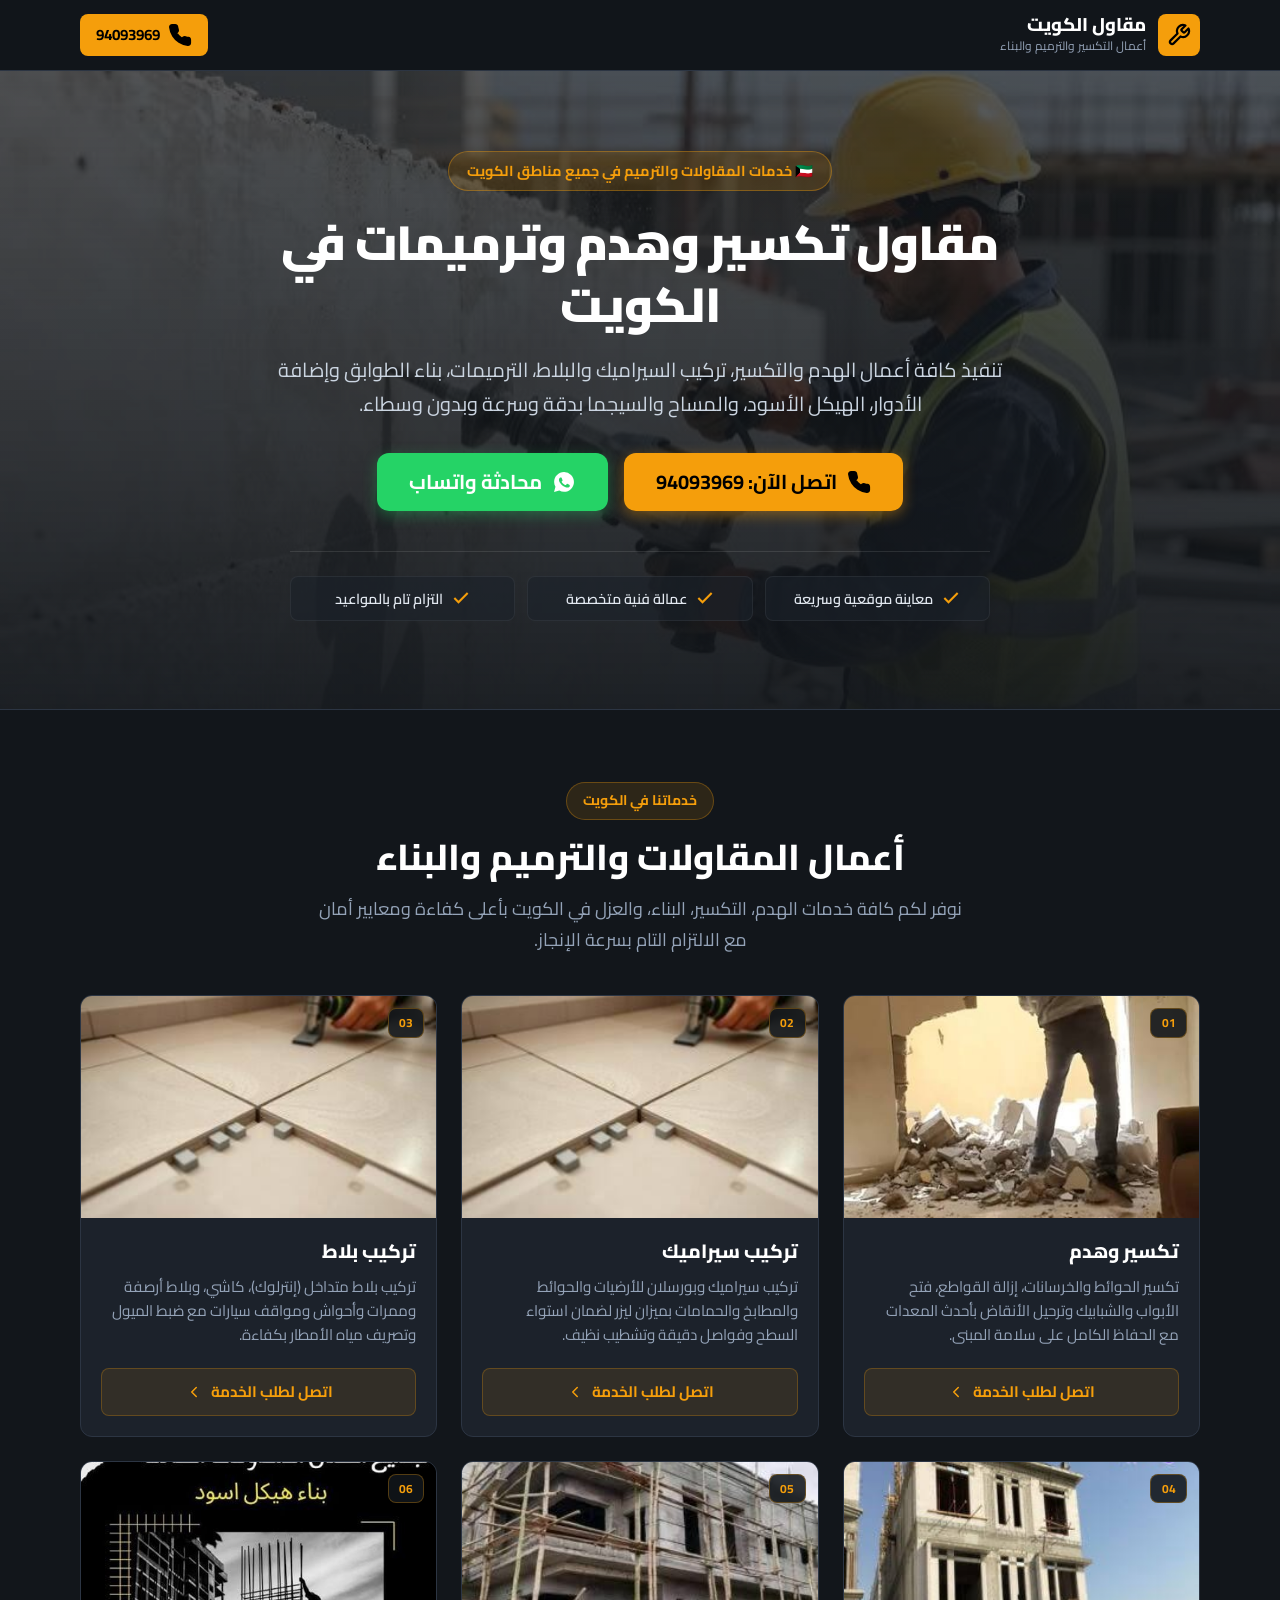
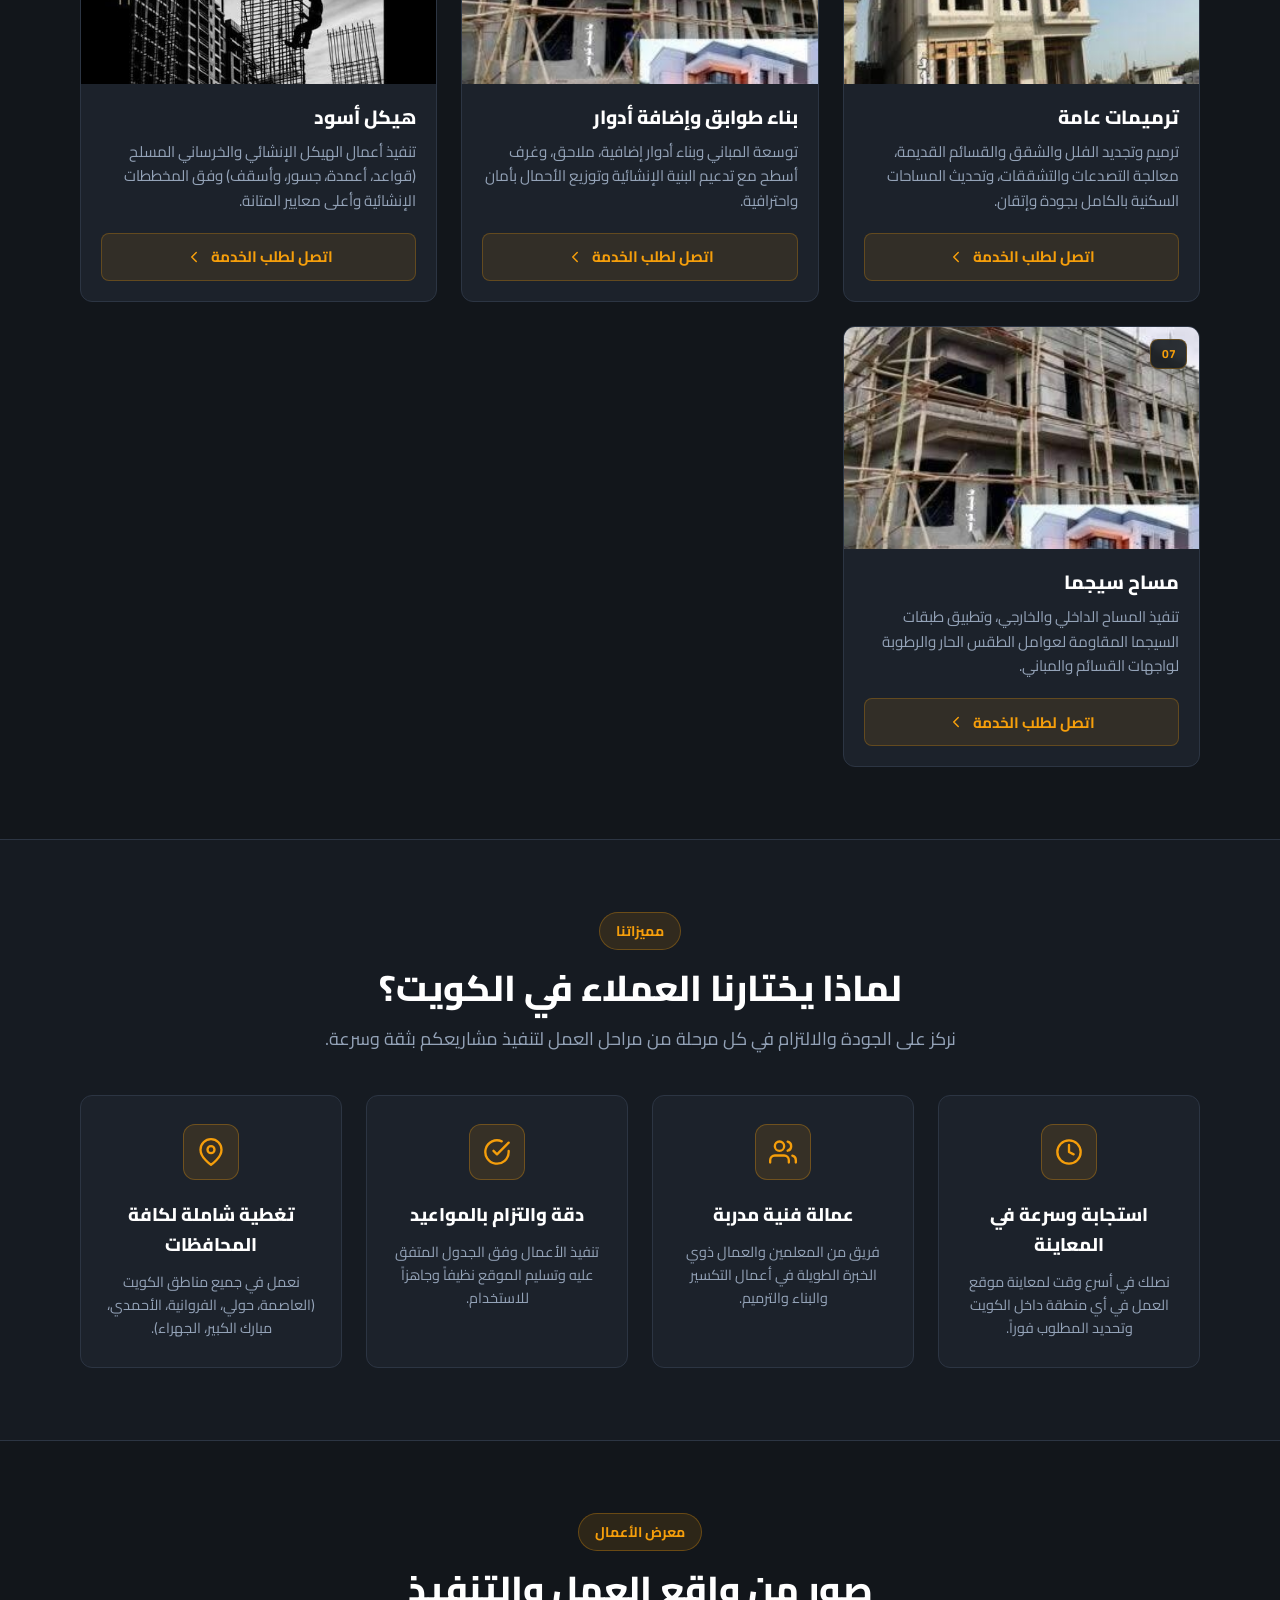
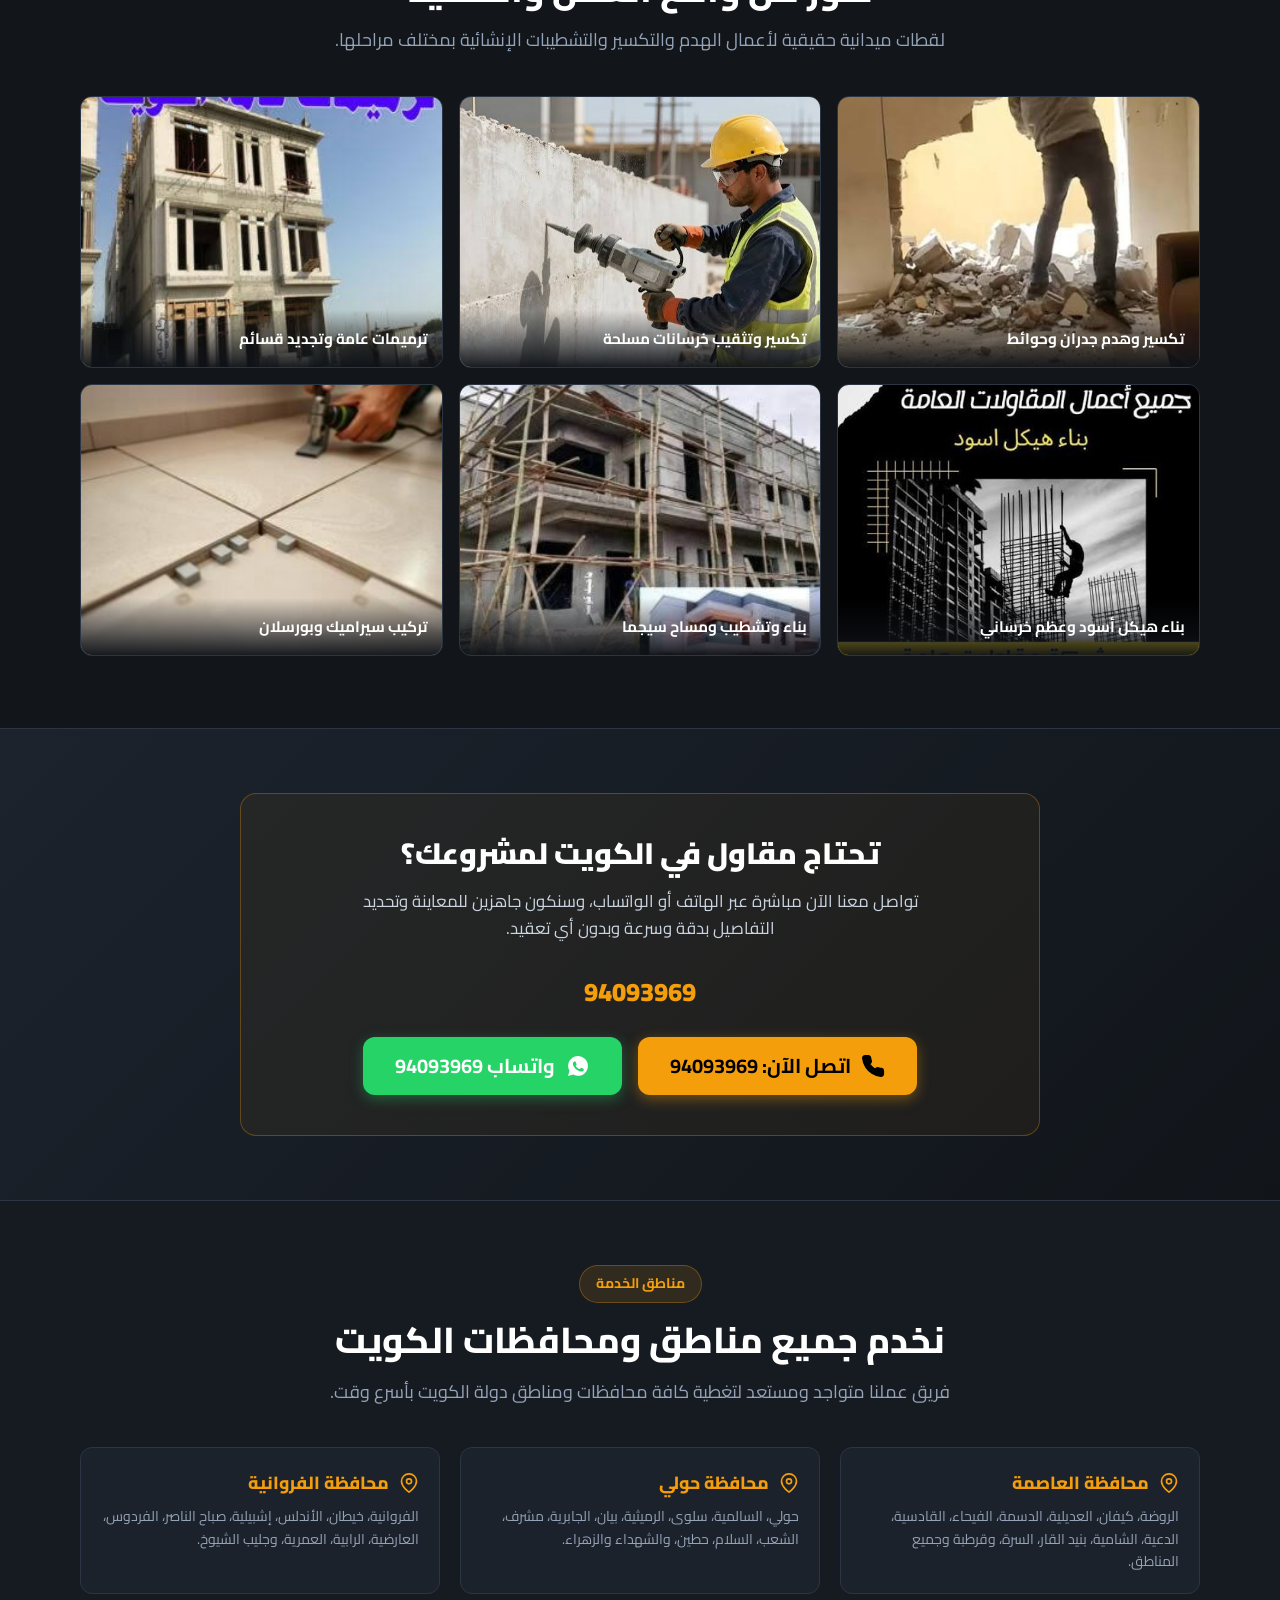
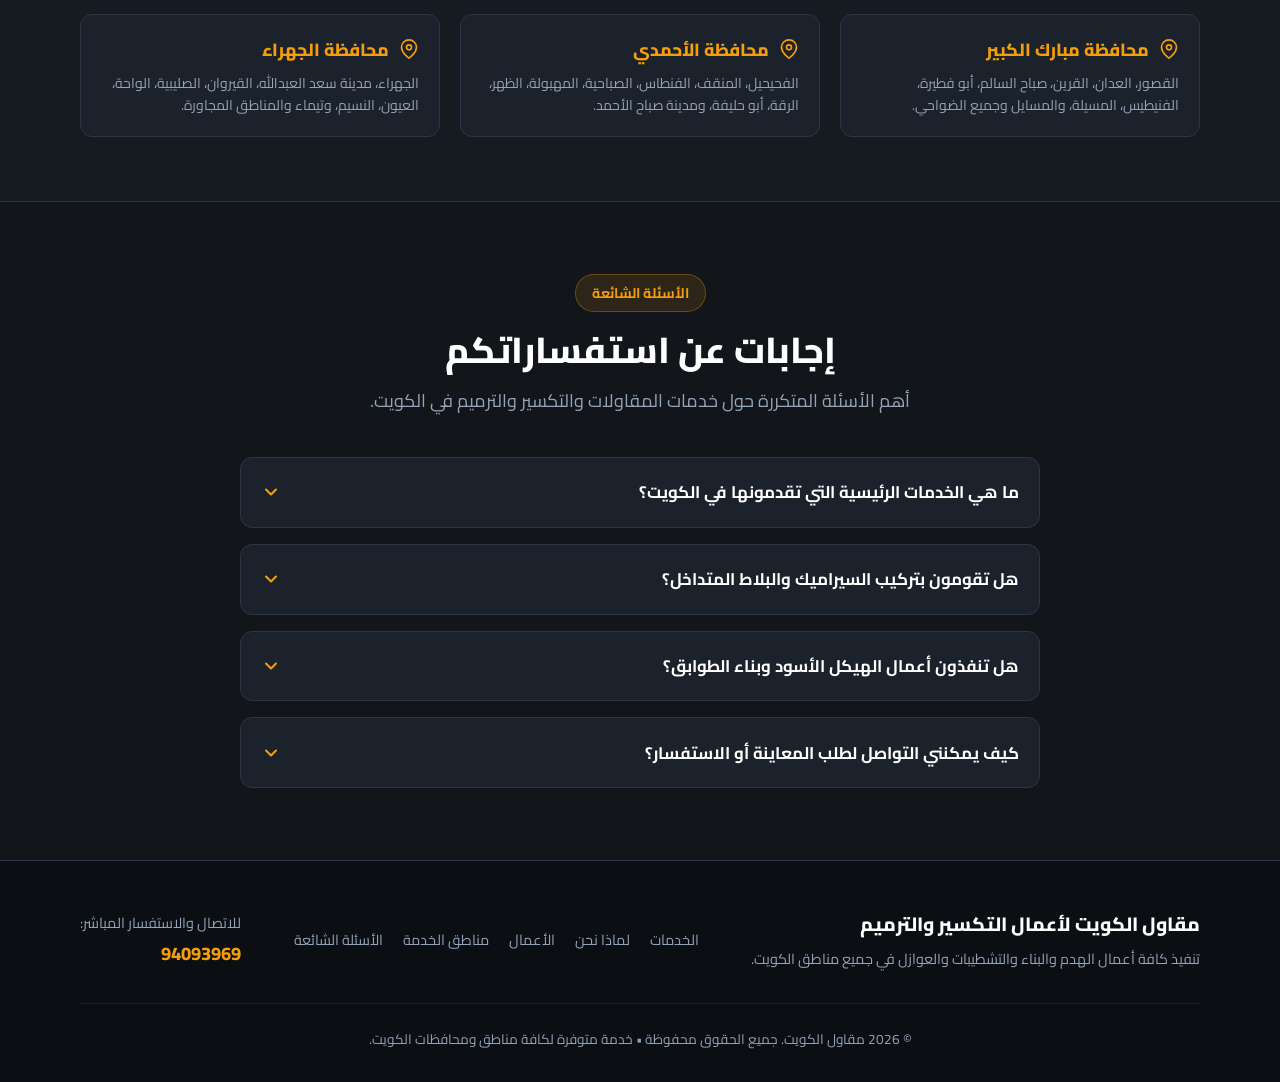
==== index.html @ e016c24e "first commit" ====
<!DOCTYPE html>
<html lang="ar" dir="rtl">
<head>
  <meta charset="UTF-8">
  <meta name="viewport" content="width=device-width, initial-scale=1.0">
  <title>مقاول تكسير وهدم وترميمات في الكويت | اتصل 94093969</title>
  
  <!-- SEO Meta Tags -->
  <meta name="description" content="مقاول معتمد في الكويت لأعمال التكسير والهدم، تركيب سيراميك وبلاط، ترميمات عامة، بناء طوابق، هيكل أسود، ومساح سيجما. اتصل الآن 94093969.">
  <meta name="keywords" content="مقاول تكسير الكويت, مقاول هدم الكويت, تركيب سيراميك الكويت, تركيب بلاط الكويت, ترميمات الكويت, بناء طوابق الكويت, إضافة أدوار الكويت, هيكل أسود الكويت, مساح سيجما الكويت">
  <meta name="author" content="مقاول الكويت">
  <meta name="robots" content="index, follow">
  
  <!-- Canonical URL (Replace with your actual domain when published) -->
  <link rel="canonical" href="https://moqawel-kuwait.com/">

  <!-- Open Graph / Facebook / WhatsApp -->
  <meta property="og:type" content="website">
  <meta property="og:locale" content="ar_KW">
  <meta property="og:title" content="مقاول تكسير وهدم وترميمات في الكويت | اتصل 94093969">
  <meta property="og:description" content="تنفيذ كافة أعمال المقاولات والترميم والتكسير وبناء الطوابق وتركيب السيراميك في جميع مناطق الكويت. اتصل الآن للمعاينة الفورية.">
  <meta property="og:url" content="https://moqawel-kuwait.com/">
  <meta property="og:image" content="assets/images/hero-construction.jpg">

  <!-- Twitter Cards -->
  <meta name="twitter:card" content="summary_large_image">
  <meta name="twitter:title" content="مقاول تكسير وهدم وترميمات في الكويت | اتصل 94093969">
  <meta name="twitter:description" content="أعمال التكسير، الهدم، السيراميك، الترميم، الهيكل الأسود، وبناء الطابوق والعازل في الكويت.">
  <meta name="twitter:image" content="assets/images/hero-construction.jpg">

  <!-- Theme Color -->
  <meta name="theme-color" content="#12161b">

  <!-- Google Fonts Preconnect & Font (Cairo) -->
  <link rel="preconnect" href="https://fonts.googleapis.com">
  <link rel="preconnect" href="https://fonts.gstatic.com" crossorigin>
  <link href="https://fonts.googleapis.com/css2?family=Cairo:wght@400;600;700;800;900&display=swap" rel="stylesheet">

  <!-- Stylesheet -->
  <link rel="stylesheet" href="css/style.css">

  <!-- Schema.org JSON-LD Structured Data for LocalBusiness / GeneralContractor -->
  <script type="application/ld+json">
  {
    "@context": "https://schema.org",
    "@type": "GeneralContractor",
    "name": "مقاول تكسير وهدم وترميمات الكويت",
    "image": "assets/images/hero-construction.jpg",
    "telephone": "+96594093969",
    "url": "https://moqawel-kuwait.com/",
    "priceRange": "$$",
    "address": {
      "@type": "PostalAddress",
      "addressCountry": "KW",
      "addressRegion": "Kuwait"
    },
    "geo": {
      "@type": "GeoCoordinates",
      "latitude": 29.3759,
      "longitude": 47.9774
    },
    "areaServed": [
      { "@type": "AdministrativeArea", "name": "محافظة العاصمة" },
      { "@type": "AdministrativeArea", "name": "محافظة حولي" },
      { "@type": "AdministrativeArea", "name": "محافظة الفروانية" },
      { "@type": "AdministrativeArea", "name": "محافظة الأحمدي" },
      { "@type": "AdministrativeArea", "name": "محافظة مبارك الكبير" },
      { "@type": "AdministrativeArea", "name": "محافظة الجهراء" }
    ],
    "openingHoursSpecification": [
      {
        "@type": "OpeningHoursSpecification",
        "dayOfWeek": [
          "Monday",
          "Tuesday",
          "Wednesday",
          "Thursday",
          "Friday",
          "Saturday",
          "Sunday"
        ],
        "opens": "07:00",
        "closes": "22:00"
      }
    ],
    "hasOfferCatalog": {
      "@type": "OfferCatalog",
      "name": "خدمات المقاولات في الكويت",
      "itemListElement": [
        { "@type": "Offer", "itemOffered": { "@type": "Service", "name": "تكسير وهدم" } },
        { "@type": "Offer", "itemOffered": { "@type": "Service", "name": "تركيب سيراميك" } },
        { "@type": "Offer", "itemOffered": { "@type": "Service", "name": "تركيب بلاط" } },
        { "@type": "Offer", "itemOffered": { "@type": "Service", "name": "ترميمات عامة" } },
        { "@type": "Offer", "itemOffered": { "@type": "Service", "name": "بناء طوابق وإضافة أدوار" } },
        { "@type": "Offer", "itemOffered": { "@type": "Service", "name": "هيكل أسود" } },
        { "@type": "Offer", "itemOffered": { "@type": "Service", "name": "مساح سيجما" } }
      ]
    }
  }
  </script>

  <!-- Google tag (gtag.js) -->
  <script async src="https://www.googletagmanager.com/gtag/js?id=AW-18406219764"></script>
  <script>
    window.dataLayer = window.dataLayer || [];
    function gtag(){dataLayer.push(arguments);}
    gtag('js', new Date());

    gtag('config', 'AW-18406219764');
  </script>
</head>
<body>

  <!-- ==================== 1. Header ==================== -->
  <header class="site-header" role="banner">
    <div class="container header-wrapper">
      <a href="#hero" class="brand" aria-label="الصفحة الرئيسية - مقاول الكويت">
        <div class="brand-icon" aria-hidden="true">
          <svg width="24" height="24" viewBox="0 0 24 24" fill="none" stroke="currentColor" stroke-width="2.2" stroke-linecap="round" stroke-linejoin="round">
            <path d="M14.7 6.3a1 1 0 0 0 0 1.4l1.6 1.6a1 1 0 0 0 1.4 0l3.77-3.77a6 6 0 0 1-7.94 7.94l-6.91 6.91a2.12 2.12 0 0 1-3-3l6.91-6.91a6 6 0 0 1 7.94-7.94l-3.76 3.76z"></path>
          </svg>
        </div>
        <div class="brand-text">
          <h1>مقاول الكويت</h1>
          <span>أعمال التكسير والترميم والبناء</span>
        </div>
      </a>

      <div class="header-actions">
        <a href="tel:94093969" class="header-phone-btn" aria-label="اتصل الآن على رقم 94093969">
          <svg class="btn-icon" viewBox="0 0 24 24" fill="none" stroke="currentColor" stroke-width="2.2" stroke-linecap="round" stroke-linejoin="round" aria-hidden="true">
            <path d="M22 16.92v3a2 2 0 0 1-2.18 2 19.79 19.79 0 0 1-8.63-3.07 19.5 19.5 0 0 1-6-6 19.79 19.79 0 0 1-3.07-8.67A2 2 0 0 1 4.11 2h3a2 2 0 0 1 2 1.72 12.84 12.84 0 0 0 .7 2.81 2 2 0 0 1-.45 2.11L8.09 9.91a16 16 0 0 0 6 6l1.27-1.27a2 2 0 0 1 2.11-.45 12.84 12.84 0 0 0 2.81.7A2 2 0 0 1 22 16.92z"></path>
          </svg>
          <span>94093969</span>
        </a>
      </div>
    </div>
  </header>

  <main id="main-content">
    <!-- ==================== 2. Hero Section ==================== -->
    <section id="hero" class="hero-section">
      <div class="container hero-content">
        <div class="hero-badge">
          <span>🇰🇼 خدمات المقاولات والترميم في جميع مناطق الكويت</span>
        </div>

        <h1 class="hero-title">مقاول تكسير وهدم وترميمات في الكويت</h1>

        <p class="hero-subtitle">
          تنفيذ كافة أعمال الهدم والتكسير، تركيب السيراميك والبلاط، الترميمات، بناء الطوابق وإضافة الأدوار، الهيكل الأسود، والمساح والسيجما بدقة وسرعة وبدون وسطاء.
        </p>

        <div class="hero-cta-box">
          <a href="tel:94093969" class="btn btn-primary btn-large" aria-label="اتصل الآن بالهاتف على 94093969">
            <svg class="btn-icon" viewBox="0 0 24 24" fill="none" stroke="currentColor" stroke-width="2.2" stroke-linecap="round" stroke-linejoin="round" aria-hidden="true">
              <path d="M22 16.92v3a2 2 0 0 1-2.18 2 19.79 19.79 0 0 1-8.63-3.07 19.5 19.5 0 0 1-6-6 19.79 19.79 0 0 1-3.07-8.67A2 2 0 0 1 4.11 2h3a2 2 0 0 1 2 1.72 12.84 12.84 0 0 0 .7 2.81 2 2 0 0 1-.45 2.11L8.09 9.91a16 16 0 0 0 6 6l1.27-1.27a2 2 0 0 1 2.11-.45 12.84 12.84 0 0 0 2.81.7A2 2 0 0 1 22 16.92z"></path>
            </svg>
            <span>اتصل الآن: 94093969</span>
          </a>

          <a href="https://wa.me/96594093969" class="btn btn-whatsapp btn-large" target="_blank" rel="noopener noreferrer" aria-label="تواصل معنا عبر واتساب على 94093969">
            <svg class="btn-icon" viewBox="0 0 24 24" fill="currentColor" aria-hidden="true">
              <path d="M12.04 2c-5.46 0-9.91 4.45-9.91 9.91 0 1.75.46 3.45 1.32 4.95L2.05 22l5.25-1.38c1.45.79 3.08 1.21 4.74 1.21 5.46 0 9.91-4.45 9.91-9.91 0-2.65-1.03-5.14-2.9-7.01A9.82 9.82 0 0 0 12.04 2zm5.8 14.15c-.24.67-1.39 1.29-1.92 1.37-.51.08-1.17.11-3.37-.8-2.67-1.11-4.39-3.83-4.52-4.01-.13-.18-1.08-1.44-1.08-2.74s.68-1.94.92-2.2c.24-.26.53-.33.7-.33.18 0 .36 0 .52.01.17.01.4.06.6.53.22.5.76 1.85.83 1.99.07.13.11.29.02.47-.09.18-.13.29-.27.45-.13.16-.29.36-.41.48-.13.13-.27.28-.12.54.16.26.69 1.14 1.48 1.85 1.02.91 1.88 1.19 2.14 1.33.27.13.42.11.58-.07.16-.18.68-.79.86-1.06.18-.26.36-.22.61-.13.24.09 1.55.73 1.81.86.27.13.45.2.51.31.07.11.07.65-.17 1.32z"/>
            </svg>
            <span>محادثة واتساب</span>
          </a>
        </div>

        <div class="hero-features">
          <div class="hero-feature-item">
            <svg width="20" height="20" viewBox="0 0 24 24" fill="none" stroke="currentColor" stroke-width="2.5">
              <polyline points="20 6 9 17 4 12"></polyline>
            </svg>
            <span>معاينة موقعية وسريعة</span>
          </div>
          <div class="hero-feature-item">
            <svg width="20" height="20" viewBox="0 0 24 24" fill="none" stroke="currentColor" stroke-width="2.5">
              <polyline points="20 6 9 17 4 12"></polyline>
            </svg>
            <span>عمالة فنية متخصصة</span>
          </div>
          <div class="hero-feature-item">
            <svg width="20" height="20" viewBox="0 0 24 24" fill="none" stroke="currentColor" stroke-width="2.5">
              <polyline points="20 6 9 17 4 12"></polyline>
            </svg>
            <span>التزام تام بالمواعيد</span>
          </div>
        </div>
      </div>
    </section>

    <!-- ==================== 3. Services Section ==================== -->
    <section id="services" class="services-section">
      <div class="container">
        <div class="text-center">
          <span class="section-tag">خدماتنا في الكويت</span>
          <h2 class="section-title">أعمال المقاولات والترميم والبناء</h2>
          <p class="section-desc">
            نوفر لكم كافة خدمات الهدم، التكسير، البناء، والعزل في الكويت بأعلى كفاءة ومعايير أمان مع الالتزام التام بسرعة الإنجاز.
          </p>
        </div>

        <div class="services-grid">
          <!-- Service 1 -->
          <article class="service-card">
            <div class="service-img-wrap">
              <img src="assets/images/user-demolition-wall.jpg" alt="أعمال تكسير وهدم جدران وخرسانات في الكويت" width="400" height="250" loading="lazy">
              <span class="service-badge">01</span>
            </div>
            <div class="service-body">
              <h3 class="service-title">تكسير وهدم</h3>
              <p class="service-desc">
                تكسير الحوائط والخرسانات، إزالة القواطع، فتح الأبواب والشبابيك وترحيل الأنقاض بأحدث المعدات مع الحفاظ الكامل على سلامة المبنى.
              </p>
              <a href="tel:94093969" class="service-btn" aria-label="اتصل لطلب خدمة تكسير وهدم">
                <span>اتصل لطلب الخدمة</span>
                <svg width="18" height="18" viewBox="0 0 24 24" fill="none" stroke="currentColor" stroke-width="2" stroke-linecap="round" stroke-linejoin="round" aria-hidden="true"><polyline points="15 18 9 12 15 6"></polyline></svg>
              </a>
            </div>
          </article>

          <!-- Service 2 -->
          <article class="service-card">
            <div class="service-img-wrap">
              <img src="assets/images/user-ceramic.jpg" alt="تركيب سيراميك وبورسلان في الكويت" width="400" height="250" loading="lazy">
              <span class="service-badge">02</span>
            </div>
            <div class="service-body">
              <h3 class="service-title">تركيب سيراميك</h3>
              <p class="service-desc">
                تركيب سيراميك وبورسلان للأرضيات والحوائط والمطابخ والحمامات بميزان ليزر لضمان استواء السطح وفواصل دقيقة وتشطيب نظيف.
              </p>
              <a href="tel:94093969" class="service-btn" aria-label="اتصل لطلب خدمة تركيب سيراميك">
                <span>اتصل لطلب الخدمة</span>
                <svg width="18" height="18" viewBox="0 0 24 24" fill="none" stroke="currentColor" stroke-width="2" stroke-linecap="round" stroke-linejoin="round" aria-hidden="true"><polyline points="15 18 9 12 15 6"></polyline></svg>
              </a>
            </div>
          </article>

          <!-- Service 3 -->
          <article class="service-card">
            <div class="service-img-wrap">
              <img src="assets/images/user-ceramic.jpg" alt="تركيب بلاط متداخل وكاشي وأحواش في الكويت" width="400" height="250" loading="lazy">
              <span class="service-badge">03</span>
            </div>
            <div class="service-body">
              <h3 class="service-title">تركيب بلاط</h3>
              <p class="service-desc">
                تركيب بلاط متداخل (إنترلوك)، كاشي، وبلاط أرصفة وممرات وأحواش ومواقف سيارات مع ضبط الميول وتصريف مياه الأمطار بكفاءة.
              </p>
              <a href="tel:94093969" class="service-btn" aria-label="اتصل لطلب خدمة تركيب بلاط">
                <span>اتصل لطلب الخدمة</span>
                <svg width="18" height="18" viewBox="0 0 24 24" fill="none" stroke="currentColor" stroke-width="2" stroke-linecap="round" stroke-linejoin="round" aria-hidden="true"><polyline points="15 18 9 12 15 6"></polyline></svg>
              </a>
            </div>
          </article>

          <!-- Service 4 -->
          <article class="service-card">
            <div class="service-img-wrap">
              <img src="assets/images/user-renovation-building.jpg" alt="أعمال ترميم وتجديد منازل وقسائم في الكويت" width="400" height="250" loading="lazy">
              <span class="service-badge">04</span>
            </div>
            <div class="service-body">
              <h3 class="service-title">ترميمات عامة</h3>
              <p class="service-desc">
                ترميم وتجديد الفلل والشقق والقسائم القديمة، معالجة التصدعات والتشققات، وتحديث المساحات السكنية بالكامل بجودة وإتقان.
              </p>
              <a href="tel:94093969" class="service-btn" aria-label="اتصل لطلب خدمة ترميمات">
                <span>اتصل لطلب الخدمة</span>
                <svg width="18" height="18" viewBox="0 0 24 24" fill="none" stroke="currentColor" stroke-width="2" stroke-linecap="round" stroke-linejoin="round" aria-hidden="true"><polyline points="15 18 9 12 15 6"></polyline></svg>
              </a>
            </div>
          </article>

          <!-- Service 5 -->
          <article class="service-card">
            <div class="service-img-wrap">
              <img src="assets/images/user-building-floors.jpg" alt="بناء طوابق وإضافة أدوار وتوسعات سكنية في الكويت" width="400" height="250" loading="lazy">
              <span class="service-badge">05</span>
            </div>
            <div class="service-body">
              <h3 class="service-title">بناء طوابق وإضافة أدوار</h3>
              <p class="service-desc">
                توسعة المباني وبناء أدوار إضافية، ملاحق، وغرف أسطح مع تدعيم البنية الإنشائية وتوزيع الأحمال بأمان واحترافية.
              </p>
              <a href="tel:94093969" class="service-btn" aria-label="اتصل لطلب خدمة بناء طوابق">
                <span>اتصل لطلب الخدمة</span>
                <svg width="18" height="18" viewBox="0 0 24 24" fill="none" stroke="currentColor" stroke-width="2" stroke-linecap="round" stroke-linejoin="round" aria-hidden="true"><polyline points="15 18 9 12 15 6"></polyline></svg>
              </a>
            </div>
          </article>

          <!-- Service 6 -->
          <article class="service-card">
            <div class="service-img-wrap">
              <img src="assets/images/user-black-structure.jpg" alt="بناء هيكل أسود وعظم خرساني في الكويت" width="400" height="250" loading="lazy">
              <span class="service-badge">06</span>
            </div>
            <div class="service-body">
              <h3 class="service-title">هيكل أسود</h3>
              <p class="service-desc">
                تنفيذ أعمال الهيكل الإنشائي والخرساني المسلح (قواعد، أعمدة، جسور، وأسقف) وفق المخططات الإنشائية وأعلى معايير المتانة.
              </p>
              <a href="tel:94093969" class="service-btn" aria-label="اتصل لطلب خدمة هيكل أسود">
                <span>اتصل لطلب الخدمة</span>
                <svg width="18" height="18" viewBox="0 0 24 24" fill="none" stroke="currentColor" stroke-width="2" stroke-linecap="round" stroke-linejoin="round" aria-hidden="true"><polyline points="15 18 9 12 15 6"></polyline></svg>
              </a>
            </div>
          </article>

          <!-- Service 7 -->
          <article class="service-card">
            <div class="service-img-wrap">
              <img src="assets/images/user-villa-facade.jpg" alt="أعمال مساح وسيجما واجهات خارجية في الكويت" width="400" height="250" loading="lazy">
              <span class="service-badge">07</span>
            </div>
            <div class="service-body">
              <h3 class="service-title">مساح سيجما</h3>
              <p class="service-desc">
                تنفيذ المساح الداخلي والخارجي، وتطبيق طبقات السيجما المقاومة لعوامل الطقس الحار والرطوبة لواجهات القسائم والمباني.
              </p>
              <a href="tel:94093969" class="service-btn" aria-label="اتصل لطلب خدمة مساح سيجما">
                <span>اتصل لطلب الخدمة</span>
                <svg width="18" height="18" viewBox="0 0 24 24" fill="none" stroke="currentColor" stroke-width="2" stroke-linecap="round" stroke-linejoin="round" aria-hidden="true"><polyline points="15 18 9 12 15 6"></polyline></svg>
              </a>
            </div>
          </article>
        </div>
      </div>
    </section>

    <!-- ==================== 4. Why Choose Us ==================== -->
    <section id="why-us" class="why-section">
      <div class="container">
        <div class="text-center">
          <span class="section-tag">مميزاتنا</span>
          <h2 class="section-title">لماذا يختارنا العملاء في الكويت؟</h2>
          <p class="section-desc">
            نركز على الجودة والالتزام في كل مرحلة من مراحل العمل لتنفيذ مشاريعكم بثقة وسرعة.
          </p>
        </div>

        <div class="features-grid">
          <div class="feature-card">
            <div class="feature-icon-box" aria-hidden="true">
              <svg width="28" height="28" viewBox="0 0 24 24" fill="none" stroke="currentColor" stroke-width="2" stroke-linecap="round" stroke-linejoin="round">
                <circle cx="12" cy="12" r="10"></circle>
                <polyline points="12 6 12 12 16 14"></polyline>
              </svg>
            </div>
            <h3>استجابة وسرعة في المعاينة</h3>
            <p>نصلك في أسرع وقت لمعاينة موقع العمل في أي منطقة داخل الكويت وتحديد المطلوب فوراً.</p>
          </div>

          <div class="feature-card">
            <div class="feature-icon-box" aria-hidden="true">
              <svg width="28" height="28" viewBox="0 0 24 24" fill="none" stroke="currentColor" stroke-width="2" stroke-linecap="round" stroke-linejoin="round">
                <path d="M17 21v-2a4 4 0 0 0-4-4H5a4 4 0 0 0-4 4v2"></path>
                <circle cx="9" cy="7" r="4"></circle>
                <path d="M23 21v-2a4 4 0 0 0-3-3.87"></path>
                <path d="M16 3.13a4 4 0 0 1 0 7.75"></path>
              </svg>
            </div>
            <h3>عمالة فنية مدربة</h3>
            <p>فريق من المعلمين والعمال ذوي الخبرة الطويلة في أعمال التكسير والبناء والترميم.</p>
          </div>

          <div class="feature-card">
            <div class="feature-icon-box" aria-hidden="true">
              <svg width="28" height="28" viewBox="0 0 24 24" fill="none" stroke="currentColor" stroke-width="2" stroke-linecap="round" stroke-linejoin="round">
                <path d="M22 11.08V12a10 10 0 1 1-5.93-9.14"></path>
                <polyline points="22 4 12 14.01 9 11.01"></polyline>
              </svg>
            </div>
            <h3>دقة والتزام بالمواعيد</h3>
            <p>تنفيذ الأعمال وفق الجدول المتفق عليه وتسليم الموقع نظيفاً وجاهزاً للاستخدام.</p>
          </div>

          <div class="feature-card">
            <div class="feature-icon-box" aria-hidden="true">
              <svg width="28" height="28" viewBox="0 0 24 24" fill="none" stroke="currentColor" stroke-width="2" stroke-linecap="round" stroke-linejoin="round">
                <path d="M21 10c0 7-9 13-9 13s-9-6-9-13a9 9 0 0 1 18 0z"></path>
                <circle cx="12" cy="10" r="3"></circle>
              </svg>
            </div>
            <h3>تغطية شاملة لكافة المحافظات</h3>
            <p>نعمل في جميع مناطق الكويت (العاصمة، حولي، الفروانية، الأحمدي، مبارك الكبير، الجهراء).</p>
          </div>
        </div>
      </div>
    </section>

    <!-- ==================== 5. Gallery Section ==================== -->
    <section id="gallery" class="gallery-section">
      <div class="container">
        <div class="text-center">
          <span class="section-tag">معرض الأعمال</span>
          <h2 class="section-title">صور من واقع العمل والتنفيذ</h2>
          <p class="section-desc">
            لقطات ميدانية حقيقية لأعمال الهدم والتكسير والتشطيبات الإنشائية بمختلف مراحلها.
          </p>
        </div>

        <div class="gallery-grid">
          <div class="gallery-item">
            <img src="assets/images/user-demolition-wall.jpg" alt="أعمال تكسير وهدم جدران وترحيل أنقاض في الكويت" width="400" height="300" loading="lazy">
            <div class="gallery-caption">تكسير وهدم جدران وحوائط</div>
          </div>
          <div class="gallery-item">
            <img src="assets/images/user-drilling-worker.jpg" alt="معلم تكسير وتثقيب خرسانات بأحدث المعدات" width="400" height="300" loading="lazy">
            <div class="gallery-caption">تكسير وتثقيب خرسانات مسلحة</div>
          </div>
          <div class="gallery-item">
            <img src="assets/images/user-renovation-building.jpg" alt="أعمال ترميمات عامة وتجديد مباني وقسائم بالكويت" width="400" height="300" loading="lazy">
            <div class="gallery-caption">ترميمات عامة وتجديد قسائم</div>
          </div>
          <div class="gallery-item">
            <img src="assets/images/user-black-structure.jpg" alt="بناء هيكل أسود وأعمال الخرسانة المسلحة" width="400" height="300" loading="lazy">
            <div class="gallery-caption">بناء هيكل أسود وعظم خرساني</div>
          </div>
          <div class="gallery-item">
            <img src="assets/images/user-villa-facade.jpg" alt="أعمال مساح وسيجما وبناء واجهات القسائم" width="400" height="300" loading="lazy">
            <div class="gallery-caption">بناء وتشطيب ومساح سيجما</div>
          </div>
          <div class="gallery-item">
            <img src="assets/images/user-ceramic.jpg" alt="تركيب السيراميك والبورسلان للأرضيات والحوائط" width="400" height="300" loading="lazy">
            <div class="gallery-caption">تركيب سيراميك وبورسلان</div>
          </div>
        </div>
      </div>
    </section>

    <!-- ==================== 6. Direct Call CTA Banner ==================== -->
    <section class="cta-banner-section">
      <div class="container">
        <div class="cta-banner-box">
          <h2>تحتاج مقاول في الكويت لمشروعك؟</h2>
          <p>
            تواصل معنا الآن مباشرة عبر الهاتف أو الواتساب، وسنكون جاهزين للمعاينة وتحديد التفاصيل بدقة وسرعة وبدون أي تعقيد.
          </p>
          <div class="cta-phone-highlight">94093969</div>
          <div class="cta-buttons">
            <a href="tel:94093969" class="btn btn-primary btn-large" aria-label="اتصل الآن على رقم 94093969">
              <svg class="btn-icon" viewBox="0 0 24 24" fill="none" stroke="currentColor" stroke-width="2.2" stroke-linecap="round" stroke-linejoin="round" aria-hidden="true">
                <path d="M22 16.92v3a2 2 0 0 1-2.18 2 19.79 19.79 0 0 1-8.63-3.07 19.5 19.5 0 0 1-6-6 19.79 19.79 0 0 1-3.07-8.67A2 2 0 0 1 4.11 2h3a2 2 0 0 1 2 1.72 12.84 12.84 0 0 0 .7 2.81 2 2 0 0 1-.45 2.11L8.09 9.91a16 16 0 0 0 6 6l1.27-1.27a2 2 0 0 1 2.11-.45 12.84 12.84 0 0 0 2.81.7A2 2 0 0 1 22 16.92z"></path>
              </svg>
              <span>اتصل الآن: 94093969</span>
            </a>
            <a href="https://wa.me/96594093969" class="btn btn-whatsapp btn-large" target="_blank" rel="noopener noreferrer" aria-label="محادثة واتساب على 94093969">
              <svg class="btn-icon" viewBox="0 0 24 24" fill="currentColor" aria-hidden="true">
                <path d="M12.04 2c-5.46 0-9.91 4.45-9.91 9.91 0 1.75.46 3.45 1.32 4.95L2.05 22l5.25-1.38c1.45.79 3.08 1.21 4.74 1.21 5.46 0 9.91-4.45 9.91-9.91 0-2.65-1.03-5.14-2.9-7.01A9.82 9.82 0 0 0 12.04 2zm5.8 14.15c-.24.67-1.39 1.29-1.92 1.37-.51.08-1.17.11-3.37-.8-2.67-1.11-4.39-3.83-4.52-4.01-.13-.18-1.08-1.44-1.08-2.74s.68-1.94.92-2.2c.24-.26.53-.33.7-.33.18 0 .36 0 .52.01.17.01.4.06.6.53.22.5.76 1.85.83 1.99.07.13.11.29.02.47-.09.18-.13.29-.27.45-.13.16-.29.36-.41.48-.13.13-.27.28-.12.54.16.26.69 1.14 1.48 1.85 1.02.91 1.88 1.19 2.14 1.33.27.13.42.11.58-.07.16-.18.68-.79.86-1.06.18-.26.36-.22.61-.13.24.09 1.55.73 1.81.86.27.13.45.2.51.31.07.11.07.65-.17 1.32z"/>
              </svg>
              <span>واتساب 94093969</span>
            </a>
          </div>
        </div>
      </div>
    </section>

    <!-- ==================== 7. Service Areas ==================== -->
    <section id="areas" class="areas-section">
      <div class="container">
        <div class="text-center">
          <span class="section-tag">مناطق الخدمة</span>
          <h2 class="section-title">نخدم جميع مناطق ومحافظات الكويت</h2>
          <p class="section-desc">
            فريق عملنا متواجد ومستعد لتغطية كافة محافظات ومناطق دولة الكويت بأسرع وقت.
          </p>
        </div>

        <div class="areas-grid">
          <div class="area-card">
            <div class="area-header">
              <svg width="20" height="20" viewBox="0 0 24 24" fill="none" stroke="currentColor" stroke-width="2">
                <path d="M21 10c0 7-9 13-9 13s-9-6-9-13a9 9 0 0 1 18 0z"></path>
                <circle cx="12" cy="10" r="3"></circle>
              </svg>
              <span>محافظة العاصمة</span>
            </div>
            <p>الروضة، كيفان، العديلية، الدسمة، الفيحاء، القادسية، الدعية، الشامية، بنيد القار، السرة، وقرطبة وجميع المناطق.</p>
          </div>

          <div class="area-card">
            <div class="area-header">
              <svg width="20" height="20" viewBox="0 0 24 24" fill="none" stroke="currentColor" stroke-width="2">
                <path d="M21 10c0 7-9 13-9 13s-9-6-9-13a9 9 0 0 1 18 0z"></path>
                <circle cx="12" cy="10" r="3"></circle>
              </svg>
              <span>محافظة حولي</span>
            </div>
            <p>حولي، السالمية، سلوى، الرميثية، بيان، الجابرية، مشرف، الشعب، السلام، حطين، والشهداء والزهراء.</p>
          </div>

          <div class="area-card">
            <div class="area-header">
              <svg width="20" height="20" viewBox="0 0 24 24" fill="none" stroke="currentColor" stroke-width="2">
                <path d="M21 10c0 7-9 13-9 13s-9-6-9-13a9 9 0 0 1 18 0z"></path>
                <circle cx="12" cy="10" r="3"></circle>
              </svg>
              <span>محافظة الفروانية</span>
            </div>
            <p>الفروانية، خيطان، الأندلس، إشبيلية، صباح الناصر، الفردوس، العارضية، الرابية، العمرية، وجليب الشيوخ.</p>
          </div>

          <div class="area-card">
            <div class="area-header">
              <svg width="20" height="20" viewBox="0 0 24 24" fill="none" stroke="currentColor" stroke-width="2">
                <path d="M21 10c0 7-9 13-9 13s-9-6-9-13a9 9 0 0 1 18 0z"></path>
                <circle cx="12" cy="10" r="3"></circle>
              </svg>
              <span>محافظة مبارك الكبير</span>
            </div>
            <p>القصور، العدان، القرين، صباح السالم، أبو فطيرة، الفنيطيس، المسيلة، والمسايل وجميع الضواحي.</p>
          </div>

          <div class="area-card">
            <div class="area-header">
              <svg width="20" height="20" viewBox="0 0 24 24" fill="none" stroke="currentColor" stroke-width="2">
                <path d="M21 10c0 7-9 13-9 13s-9-6-9-13a9 9 0 0 1 18 0z"></path>
                <circle cx="12" cy="10" r="3"></circle>
              </svg>
              <span>محافظة الأحمدي</span>
            </div>
            <p>الفحيحيل، المنقف، الفنطاس، الصباحية، المهبولة، الظهر، الرقة، أبو حليفة، ومدينة صباح الأحمد.</p>
          </div>

          <div class="area-card">
            <div class="area-header">
              <svg width="20" height="20" viewBox="0 0 24 24" fill="none" stroke="currentColor" stroke-width="2">
                <path d="M21 10c0 7-9 13-9 13s-9-6-9-13a9 9 0 0 1 18 0z"></path>
                <circle cx="12" cy="10" r="3"></circle>
              </svg>
              <span>محافظة الجهراء</span>
            </div>
            <p>الجهراء، مدينة سعد العبدالله، القيروان، الصليبية، الواحة، العيون، النسيم، وتيماء والمناطق المجاورة.</p>
          </div>
        </div>
      </div>
    </section>

    <!-- ==================== 8. FAQ Section ==================== -->
    <section id="faq" class="faq-section">
      <div class="container">
        <div class="text-center">
          <span class="section-tag">الأسئلة الشائعة</span>
          <h2 class="section-title">إجابات عن استفساراتكم</h2>
          <p class="section-desc">
            أهم الأسئلة المتكررة حول خدمات المقاولات والتكسير والترميم في الكويت.
          </p>
        </div>

        <div class="faq-list">
          <div class="faq-item">
            <button class="faq-question" type="button" aria-expanded="false">
              <span>ما هي الخدمات الرئيسية التي تقدمونها في الكويت؟</span>
              <svg class="faq-icon" viewBox="0 0 24 24" fill="none" stroke="currentColor" stroke-width="2.5" stroke-linecap="round" stroke-linejoin="round" aria-hidden="true">
                <polyline points="6 9 12 15 18 9"></polyline>
              </svg>
            </button>
            <div class="faq-answer">
              <p>نقدم حزمة شاملة تشمل: تكسير وهدم الجدران والخرسانات، تركيب السيراميك والبورسلان، تركيب البلاط والكاشي والإنترلوك، أعمال الترميمات العامة، بناء الطوابق وإضافة الأدوار، بناء الهيكل الأسود، بناء الطابوق بأنواعه، وأعمال المساح والسيجما للواجهات.</p>
            </div>
          </div>

          <div class="faq-item">
            <button class="faq-question" type="button" aria-expanded="false">
              <span>هل تقومون بتركيب السيراميك والبلاط المتداخل؟</span>
              <svg class="faq-icon" viewBox="0 0 24 24" fill="none" stroke="currentColor" stroke-width="2.5" stroke-linecap="round" stroke-linejoin="round" aria-hidden="true">
                <polyline points="6 9 12 15 18 9"></polyline>
              </svg>
            </button>
            <div class="faq-answer">
              <p>نعم، يقوم معلمونا بتركيب سيراميك وبورسلان الأرضيات والجدران بدقة متناهية، بالإضافة إلى تركيب البلاط المتداخل (إنترلوك) والكاشي للأحواش والممرات ومواقف السيارات مع ضبط الميول المناسب.</p>
            </div>
          </div>

          <div class="faq-item">
            <button class="faq-question" type="button" aria-expanded="false">
              <span>هل تنفذون أعمال الهيكل الأسود وبناء الطوابق؟</span>
              <svg class="faq-icon" viewBox="0 0 24 24" fill="none" stroke="currentColor" stroke-width="2.5" stroke-linecap="round" stroke-linejoin="round" aria-hidden="true">
                <polyline points="6 9 12 15 18 9"></polyline>
              </svg>
            </button>
            <div class="faq-answer">
              <p>نعم، نقوم بتنفيذ أعمال الهيكل الخرساني الأسود وتوسعة المباني وبناء الطوابق الإضافية والملاحق وفق المواصفات والمخططات الهندسية.</p>
            </div>
          </div>

          <div class="faq-item">
            <button class="faq-question" type="button" aria-expanded="false">
              <span>كيف يمكنني التواصل لطلب المعاينة أو الاستفسار؟</span>
              <svg class="faq-icon" viewBox="0 0 24 24" fill="none" stroke="currentColor" stroke-width="2.5" stroke-linecap="round" stroke-linejoin="round" aria-hidden="true">
                <polyline points="6 9 12 15 18 9"></polyline>
              </svg>
            </button>
            <div class="faq-answer">
              <p>يمكنك الاتصال بنا مباشرة على الرقم <strong>94093969</strong> أو الضغط على زر الاتصال في الصفحة، كما يمكنك مراسلتنا عبر الواتساب على نفس الرقم لمعاينة موقعك وتحديد التفاصيل بدقة وسرعة.</p>
            </div>
          </div>
        </div>
      </div>
    </section>
  </main>

  <!-- ==================== 9. Footer ==================== -->
  <footer class="site-footer" role="contentinfo">
    <div class="container">
      <div class="footer-content">
        <div class="footer-brand">
          <h4>مقاول الكويت لأعمال التكسير والترميم</h4>
          <p>تنفيذ كافة أعمال الهدم والبناء والتشطيبات والعوازل في جميع مناطق الكويت.</p>
        </div>

        <div class="footer-links">
          <a href="#services">الخدمات</a>
          <a href="#why-us">لماذا نحن</a>
          <a href="#gallery">الأعمال</a>
          <a href="#areas">مناطق الخدمة</a>
          <a href="#faq">الأسئلة الشائعة</a>
        </div>

        <div class="footer-contact">
          <p class="text-muted" style="margin-bottom: 0.25rem;">للاتصال والاستفسار المباشر:</p>
          <a href="tel:94093969" class="footer-phone" aria-label="رقم هاتف مقاول الكويت 94093969">94093969</a>
        </div>
      </div>

      <div class="footer-bottom">
        <p>&copy; 2026 مقاول الكويت. جميع الحقوق محفوظة • خدمة متوفرة لكافة مناطق ومحافظات الكويت.</p>
      </div>
    </div>
  </footer>

  <!-- ==================== 10. Sticky Mobile Call Bar ==================== -->
  <aside class="sticky-call-bar" aria-label="أزرار الاتصال السريع للجوال">
    <a href="tel:94093969" class="sticky-call-btn" aria-label="اتصل الآن على رقم 94093969">
      <svg width="20" height="20" viewBox="0 0 24 24" fill="none" stroke="currentColor" stroke-width="2.5" stroke-linecap="round" stroke-linejoin="round" aria-hidden="true">
        <path d="M22 16.92v3a2 2 0 0 1-2.18 2 19.79 19.79 0 0 1-8.63-3.07 19.5 19.5 0 0 1-6-6 19.79 19.79 0 0 1-3.07-8.67A2 2 0 0 1 4.11 2h3a2 2 0 0 1 2 1.72 12.84 12.84 0 0 0 .7 2.81 2 2 0 0 1-.45 2.11L8.09 9.91a16 16 0 0 0 6 6l1.27-1.27a2 2 0 0 1 2.11-.45 12.84 12.84 0 0 0 2.81.7A2 2 0 0 1 22 16.92z"></path>
      </svg>
      <span>اتصل الآن: 94093969</span>
    </a>

    <a href="https://wa.me/96594093969" class="sticky-wa-btn" target="_blank" rel="noopener noreferrer" aria-label="تواصل واتساب">
      <svg width="18" height="18" viewBox="0 0 24 24" fill="currentColor" aria-hidden="true">
        <path d="M12.04 2c-5.46 0-9.91 4.45-9.91 9.91 0 1.75.46 3.45 1.32 4.95L2.05 22l5.25-1.38c1.45.79 3.08 1.21 4.74 1.21 5.46 0 9.91-4.45 9.91-9.91 0-2.65-1.03-5.14-2.9-7.01A9.82 9.82 0 0 0 12.04 2zm5.8 14.15c-.24.67-1.39 1.29-1.92 1.37-.51.08-1.17.11-3.37-.8-2.67-1.11-4.39-3.83-4.52-4.01-.13-.18-1.08-1.44-1.08-2.74s.68-1.94.92-2.2c.24-.26.53-.33.7-.33.18 0 .36 0 .52.01.17.01.4.06.6.53.22.5.76 1.85.83 1.99.07.13.11.29.02.47-.09.18-.13.29-.27.45-.13.16-.29.36-.41.48-.13.13-.27.28-.12.54.16.26.69 1.14 1.48 1.85 1.02.91 1.88 1.19 2.14 1.33.27.13.42.11.58-.07.16-.18.68-.79.86-1.06.18-.26.36-.22.61-.13.24.09 1.55.73 1.81.86.27.13.45.2.51.31.07.11.07.65-.17 1.32z"/>
      </svg>
      <span>واتساب</span>
    </a>
  </aside>

  <!-- JavaScript -->
  <script src="js/main.js"></script>
</body>
</html>
---- css/style.css ----
/* ==========================================================================
   Moqawel Kuwait - Modern Mobile-First Stylesheet
   Color Palette: Charcoal/Dark (#14181f, #1e242d), Clean White (#ffffff),
   Warm Construction Amber (#f59e0b, #d97706), Neutral Slates (#f1f5f9, #94a3b8)
   ========================================================================== */

:root {
  --color-primary: #f59e0b;       /* Construction Amber/Yellow */
  --color-primary-dark: #d97706;  /* Deep Amber for hover */
  --color-primary-light: #fef3c7; /* Subtle amber tint */
  --color-dark: #12161b;          /* Main dark background */
  --color-dark-card: #1c222b;     /* Card dark background */
  --color-dark-border: #2c3543;   /* Border highlight */
  --color-text-main: #f8fafc;     /* Clean bright white/slate */
  --color-text-muted: #94a3b8;    /* Muted text */
  --color-text-dark: #0f172a;     /* Text on light cards */
  --color-bg-light: #f8fafc;      /* Light section background */
  --color-card-light: #ffffff;    /* Card light */
  --color-whatsapp: #25d366;      /* WhatsApp green */
  --color-whatsapp-dark: #1ea952;
  
  --font-family: 'Cairo', system-ui, -apple-system, BlinkMacSystemFont, 'Segoe UI', Roboto, 'Noto Sans Arabic', sans-serif;
  --transition: all 0.25s ease-in-out;
  --radius-sm: 8px;
  --radius-md: 12px;
  --radius-lg: 16px;
  --radius-full: 9999px;
  --shadow-sm: 0 2px 8px rgba(0, 0, 0, 0.08);
  --shadow-md: 0 6px 20px rgba(0, 0, 0, 0.12);
  --shadow-lg: 0 12px 32px rgba(0, 0, 0, 0.2);
  --container-max: 1160px;
}

/* Reset & Base Setup */
*, *::before, *::after {
  box-sizing: border-box;
  margin: 0;
  padding: 0;
}

html {
  font-size: 16px;
  scroll-behavior: smooth;
  -webkit-text-size-adjust: 100%;
}

body {
  font-family: var(--font-family);
  background-color: var(--color-dark);
  color: var(--color-text-main);
  line-height: 1.65;
  direction: rtl;
  text-align: right;
  padding-bottom: 74px; /* Space for sticky mobile call bar */
  overflow-x: hidden;
}

@media (min-width: 768px) {
  body {
    padding-bottom: 0;
  }
}

img {
  max-width: 100%;
  height: auto;
  display: block;
}

a {
  color: inherit;
  text-decoration: none;
  transition: var(--transition);
}

button {
  font-family: inherit;
  cursor: pointer;
  border: none;
  background: none;
}

.container {
  width: 100%;
  max-width: var(--container-max);
  margin-left: auto;
  margin-right: auto;
  padding-left: 1.25rem;
  padding-right: 1.25rem;
}

/* Typography Helpers */
.text-center { text-align: center; }
.text-primary { color: var(--color-primary); }
.text-muted { color: var(--color-text-muted); }

.section-tag {
  display: inline-flex;
  align-items: center;
  gap: 0.5rem;
  background-color: rgba(245, 158, 11, 0.12);
  color: var(--color-primary);
  border: 1px solid rgba(245, 158, 11, 0.3);
  padding: 0.4rem 1rem;
  border-radius: var(--radius-full);
  font-size: 0.875rem;
  font-weight: 700;
  margin-bottom: 0.85rem;
}

.section-title {
  font-size: 1.75rem;
  font-weight: 800;
  color: #ffffff;
  line-height: 1.35;
  margin-bottom: 0.75rem;
}

.section-desc {
  font-size: 1rem;
  color: var(--color-text-muted);
  max-width: 650px;
  margin: 0 auto 2.5rem;
  line-height: 1.7;
}

@media (min-width: 768px) {
  .section-title { font-size: 2.25rem; }
  .section-desc { font-size: 1.125rem; }
}

/* ==========================================================================
   Buttons & CTAs
   ========================================================================== */
.btn {
  display: inline-flex;
  align-items: center;
  justify-content: center;
  gap: 0.65rem;
  padding: 0.85rem 1.65rem;
  border-radius: var(--radius-md);
  font-size: 1.05rem;
  font-weight: 700;
  line-height: 1.2;
  transition: var(--transition);
  text-align: center;
  user-select: none;
}

.btn-primary {
  background-color: var(--color-primary);
  color: #000000;
  box-shadow: 0 4px 14px rgba(245, 158, 11, 0.4);
}

.btn-primary:hover, .btn-primary:focus {
  background-color: var(--color-primary-dark);
  color: #000000;
  transform: translateY(-2px);
  box-shadow: 0 6px 20px rgba(217, 119, 6, 0.5);
}

.btn-whatsapp {
  background-color: var(--color-whatsapp);
  color: #ffffff;
  box-shadow: 0 4px 14px rgba(37, 211, 102, 0.35);
}

.btn-whatsapp:hover, .btn-whatsapp:focus {
  background-color: var(--color-whatsapp-dark);
  color: #ffffff;
  transform: translateY(-2px);
}

.btn-outline {
  background: transparent;
  color: #ffffff;
  border: 2px solid var(--color-dark-border);
}

.btn-outline:hover {
  border-color: var(--color-primary);
  color: var(--color-primary);
}

.btn-large {
  padding: 1.05rem 2rem;
  font-size: 1.25rem;
  border-radius: var(--radius-md);
}

.btn-icon {
  width: 24px;
  height: 24px;
  flex-shrink: 0;
  fill: currentColor;
}

/* ==========================================================================
   Header / Navigation
   ========================================================================== */
.site-header {
  position: sticky;
  top: 0;
  z-index: 100;
  background-color: rgba(18, 22, 27, 0.95);
  backdrop-filter: blur(8px);
  border-bottom: 1px solid var(--color-dark-border);
  padding: 0.85rem 0;
}

.header-wrapper {
  display: flex;
  align-items: center;
  justify-content: space-between;
}

.brand {
  display: flex;
  align-items: center;
  gap: 0.75rem;
}

.brand-icon {
  width: 42px;
  height: 42px;
  background-color: var(--color-primary);
  border-radius: var(--radius-sm);
  display: flex;
  align-items: center;
  justify-content: center;
  color: #000000;
  flex-shrink: 0;
}

.brand-text h1 {
  font-size: 1.15rem;
  font-weight: 800;
  color: #ffffff;
  line-height: 1.2;
}

.brand-text span {
  font-size: 0.75rem;
  color: var(--color-text-muted);
  display: block;
}

.header-actions {
  display: flex;
  align-items: center;
  gap: 0.75rem;
}

.header-phone-btn {
  display: inline-flex;
  align-items: center;
  gap: 0.5rem;
  background-color: var(--color-primary);
  color: #000000;
  padding: 0.55rem 1rem;
  border-radius: var(--radius-sm);
  font-weight: 700;
  font-size: 0.95rem;
}

.header-phone-btn:hover {
  background-color: var(--color-primary-dark);
}

@media (max-width: 520px) {
  .brand-text span { display: none; }
  .header-phone-btn span { display: none; }
  .header-phone-btn { padding: 0.55rem 0.75rem; }
}

/* ==========================================================================
   Hero Section
   ========================================================================== */
.hero-section {
  position: relative;
  padding: 3.5rem 0 4rem;
  background: linear-gradient(180deg, rgba(18, 22, 27, 0.7) 0%, rgba(18, 22, 27, 0.95) 100%),
              url('../assets/images/hero-construction.jpg') center/cover no-repeat;
  border-bottom: 1px solid var(--color-dark-border);
  overflow: hidden;
}

.hero-content {
  position: relative;
  z-index: 2;
  max-width: 800px;
  margin: 0 auto;
  text-align: center;
}

.hero-badge {
  display: inline-flex;
  align-items: center;
  gap: 0.5rem;
  background-color: rgba(245, 158, 11, 0.15);
  color: var(--color-primary);
  border: 1px solid rgba(245, 158, 11, 0.35);
  padding: 0.45rem 1.15rem;
  border-radius: var(--radius-full);
  font-size: 0.9rem;
  font-weight: 700;
  margin-bottom: 1.25rem;
}

.hero-title {
  font-size: 2.1rem;
  font-weight: 900;
  color: #ffffff;
  line-height: 1.3;
  margin-bottom: 1.1rem;
  letter-spacing: -0.02em;
}

.hero-subtitle {
  font-size: 1.15rem;
  color: #cbd5e1;
  line-height: 1.7;
  margin-bottom: 2rem;
}

.hero-cta-box {
  display: flex;
  flex-direction: column;
  gap: 1rem;
  align-items: center;
  justify-content: center;
  margin-bottom: 2.5rem;
}

@media (min-width: 560px) {
  .hero-cta-box {
    flex-direction: row;
  }
}

.hero-features {
  display: grid;
  grid-template-columns: 1fr;
  gap: 0.75rem;
  max-width: 700px;
  margin: 0 auto;
  padding-top: 1.5rem;
  border-top: 1px solid rgba(255, 255, 255, 0.1);
}

@media (min-width: 600px) {
  .hero-features {
    grid-template-columns: repeat(3, 1fr);
  }
}

.hero-feature-item {
  display: flex;
  align-items: center;
  justify-content: center;
  gap: 0.5rem;
  background: rgba(28, 34, 43, 0.6);
  padding: 0.6rem 0.85rem;
  border-radius: var(--radius-sm);
  font-size: 0.9rem;
  font-weight: 600;
  color: #e2e8f0;
  border: 1px solid rgba(255, 255, 255, 0.06);
}

.hero-feature-item svg {
  color: var(--color-primary);
  flex-shrink: 0;
}

@media (min-width: 768px) {
  .hero-section {
    padding: 5rem 0 5.5rem;
  }
  .hero-title {
    font-size: 3rem;
  }
  .hero-subtitle {
    font-size: 1.25rem;
  }
}

/* ==========================================================================
   Services Section
   ========================================================================== */
.services-section {
  padding: 4.5rem 0;
  background-color: var(--color-dark);
}

.services-grid {
  display: grid;
  grid-template-columns: 1fr;
  gap: 1.5rem;
}

@media (min-width: 640px) {
  .services-grid {
    grid-template-columns: repeat(2, 1fr);
  }
}

@media (min-width: 1024px) {
  .services-grid {
    grid-template-columns: repeat(3, 1fr);
  }
}

.service-card {
  background-color: var(--color-dark-card);
  border: 1px solid var(--color-dark-border);
  border-radius: var(--radius-md);
  overflow: hidden;
  display: flex;
  flex-direction: column;
  transition: var(--transition);
}

.service-card:hover {
  transform: translateY(-4px);
  border-color: rgba(245, 158, 11, 0.4);
  box-shadow: 0 10px 24px rgba(0, 0, 0, 0.35);
}

.service-img-wrap {
  position: relative;
  width: 100%;
  aspect-ratio: 16 / 10;
  overflow: hidden;
  background-color: #0b0e12;
}

.service-img-wrap img {
  width: 100%;
  height: 100%;
  object-fit: cover;
  transition: transform 0.4s ease;
}

.service-card:hover .service-img-wrap img {
  transform: scale(1.04);
}

.service-badge {
  position: absolute;
  top: 0.75rem;
  right: 0.75rem;
  background-color: rgba(18, 22, 27, 0.88);
  backdrop-filter: blur(4px);
  color: var(--color-primary);
  font-size: 0.75rem;
  font-weight: 700;
  padding: 0.25rem 0.65rem;
  border-radius: var(--radius-sm);
  border: 1px solid rgba(245, 158, 11, 0.3);
}

.service-body {
  padding: 1.25rem;
  display: flex;
  flex-direction: column;
  flex-grow: 1;
}

.service-title {
  font-size: 1.2rem;
  font-weight: 800;
  color: #ffffff;
  margin-bottom: 0.6rem;
  line-height: 1.4;
}

.service-desc {
  font-size: 0.95rem;
  color: var(--color-text-muted);
  line-height: 1.6;
  margin-bottom: 1.25rem;
  flex-grow: 1;
}

.service-btn {
  display: inline-flex;
  align-items: center;
  justify-content: center;
  gap: 0.5rem;
  background-color: rgba(245, 158, 11, 0.1);
  color: var(--color-primary);
  border: 1px solid rgba(245, 158, 11, 0.25);
  padding: 0.65rem 1rem;
  border-radius: var(--radius-sm);
  font-weight: 700;
  font-size: 0.95rem;
  transition: var(--transition);
  text-align: center;
}

.service-btn:hover {
  background-color: var(--color-primary);
  color: #000000;
  border-color: var(--color-primary);
}

/* ==========================================================================
   Why Choose Us Section
   ========================================================================== */
.why-section {
  padding: 4.5rem 0;
  background-color: #161b22;
  border-top: 1px solid var(--color-dark-border);
  border-bottom: 1px solid var(--color-dark-border);
}

.features-grid {
  display: grid;
  grid-template-columns: 1fr;
  gap: 1.5rem;
}

@media (min-width: 640px) {
  .features-grid {
    grid-template-columns: repeat(2, 1fr);
  }
}

@media (min-width: 1024px) {
  .features-grid {
    grid-template-columns: repeat(4, 1fr);
  }
}

.feature-card {
  background-color: var(--color-dark-card);
  border: 1px solid var(--color-dark-border);
  border-radius: var(--radius-md);
  padding: 1.75rem 1.25rem;
  text-align: center;
  transition: var(--transition);
}

.feature-card:hover {
  border-color: var(--color-primary);
  transform: translateY(-3px);
}

.feature-icon-box {
  width: 56px;
  height: 56px;
  background-color: rgba(245, 158, 11, 0.12);
  color: var(--color-primary);
  border: 1px solid rgba(245, 158, 11, 0.3);
  border-radius: var(--radius-md);
  display: flex;
  align-items: center;
  justify-content: center;
  margin: 0 auto 1.25rem;
}

.feature-card h3 {
  font-size: 1.15rem;
  font-weight: 800;
  color: #ffffff;
  margin-bottom: 0.6rem;
}

.feature-card p {
  font-size: 0.9rem;
  color: var(--color-text-muted);
  line-height: 1.6;
}

/* ==========================================================================
   Gallery Section
   ========================================================================== */
.gallery-section {
  padding: 4.5rem 0;
  background-color: var(--color-dark);
}

.gallery-grid {
  display: grid;
  grid-template-columns: 1fr;
  gap: 1rem;
}

@media (min-width: 600px) {
  .gallery-grid {
    grid-template-columns: repeat(2, 1fr);
  }
}

@media (min-width: 900px) {
  .gallery-grid {
    grid-template-columns: repeat(3, 1fr);
  }
}

.gallery-item {
  position: relative;
  border-radius: var(--radius-md);
  overflow: hidden;
  border: 1px solid var(--color-dark-border);
  aspect-ratio: 4 / 3;
  background-color: #0d1117;
}

.gallery-item img {
  width: 100%;
  height: 100%;
  object-fit: cover;
  transition: transform 0.4s ease;
}

.gallery-item:hover img {
  transform: scale(1.05);
}

.gallery-caption {
  position: absolute;
  bottom: 0;
  left: 0;
  right: 0;
  padding: 1rem 0.85rem;
  background: linear-gradient(180deg, transparent 0%, rgba(14, 18, 24, 0.95) 100%);
  color: #ffffff;
  font-size: 0.95rem;
  font-weight: 700;
}

/* ==========================================================================
   Mid Call Banner (High Conversion CTA)
   ========================================================================== */
.cta-banner-section {
  padding: 4rem 0;
  background: linear-gradient(135deg, #1c232d 0%, #11151a 100%);
  border-top: 1px solid var(--color-dark-border);
  border-bottom: 1px solid var(--color-dark-border);
  position: relative;
}

.cta-banner-box {
  background: rgba(245, 158, 11, 0.05);
  border: 1px solid rgba(245, 158, 11, 0.3);
  border-radius: var(--radius-lg);
  padding: 2.5rem 1.5rem;
  text-align: center;
  max-width: 800px;
  margin: 0 auto;
}

.cta-banner-box h2 {
  font-size: 1.85rem;
  font-weight: 900;
  color: #ffffff;
  margin-bottom: 0.85rem;
  line-height: 1.35;
}

.cta-banner-box p {
  font-size: 1.05rem;
  color: #cbd5e1;
  margin-bottom: 1.75rem;
  max-width: 600px;
  margin-left: auto;
  margin-right: auto;
}

.cta-phone-highlight {
  display: inline-block;
  font-size: 1.6rem;
  font-weight: 900;
  color: var(--color-primary);
  margin-bottom: 1.5rem;
  direction: ltr;
}

.cta-buttons {
  display: flex;
  flex-direction: column;
  gap: 1rem;
  justify-content: center;
  align-items: center;
}

@media (min-width: 520px) {
  .cta-buttons {
    flex-direction: row;
  }
}

/* ==========================================================================
   Service Areas (Kuwait Governorates)
   ========================================================================== */
.areas-section {
  padding: 4rem 0;
  background-color: #161b22;
  border-bottom: 1px solid var(--color-dark-border);
}

.areas-grid {
  display: grid;
  grid-template-columns: 1fr;
  gap: 1.25rem;
}

@media (min-width: 640px) {
  .areas-grid {
    grid-template-columns: repeat(2, 1fr);
  }
}

@media (min-width: 1024px) {
  .areas-grid {
    grid-template-columns: repeat(3, 1fr);
  }
}

.area-card {
  background-color: var(--color-dark-card);
  border: 1px solid var(--color-dark-border);
  border-radius: var(--radius-md);
  padding: 1.25rem;
  display: flex;
  flex-direction: column;
  gap: 0.5rem;
}

.area-header {
  display: flex;
  align-items: center;
  gap: 0.6rem;
  color: var(--color-primary);
  font-weight: 800;
  font-size: 1.1rem;
}

.area-card p {
  font-size: 0.875rem;
  color: var(--color-text-muted);
  line-height: 1.6;
}

/* ==========================================================================
   FAQ Section
   ========================================================================== */
.faq-section {
  padding: 4.5rem 0;
  background-color: var(--color-dark);
}

.faq-list {
  max-width: 800px;
  margin: 0 auto;
  display: flex;
  flex-direction: column;
  gap: 1rem;
}

.faq-item {
  background-color: var(--color-dark-card);
  border: 1px solid var(--color-dark-border);
  border-radius: var(--radius-md);
  overflow: hidden;
  transition: var(--transition);
}

.faq-item.active {
  border-color: rgba(245, 158, 11, 0.4);
}

.faq-question {
  width: 100%;
  padding: 1.15rem 1.25rem;
  display: flex;
  align-items: center;
  justify-content: space-between;
  gap: 1rem;
  text-align: right;
  font-size: 1.05rem;
  font-weight: 700;
  color: #ffffff;
  background: none;
  cursor: pointer;
}

.faq-icon {
  width: 20px;
  height: 20px;
  flex-shrink: 0;
  color: var(--color-primary);
  transition: transform 0.3s ease;
}

.faq-item.active .faq-icon {
  transform: rotate(180deg);
}

.faq-answer {
  max-height: 0;
  overflow: hidden;
  transition: max-height 0.3s cubic-bezier(0, 1, 0, 1);
  padding: 0 1.25rem;
  color: var(--color-text-muted);
  font-size: 0.95rem;
  line-height: 1.7;
}

.faq-item.active .faq-answer {
  max-height: 500px;
  padding-bottom: 1.25rem;
  transition: max-height 0.3s cubic-bezier(1, 0, 1, 0);
}

/* ==========================================================================
   Footer
   ========================================================================== */
.site-footer {
  background-color: #0b0e12;
  border-top: 1px solid var(--color-dark-border);
  padding: 3rem 0 2rem;
  color: var(--color-text-muted);
  font-size: 0.9rem;
}

.footer-content {
  display: flex;
  flex-direction: column;
  gap: 2rem;
  align-items: center;
  text-align: center;
  margin-bottom: 2rem;
}

@media (min-width: 768px) {
  .footer-content {
    flex-direction: row;
    justify-content: space-between;
    text-align: right;
  }
}

.footer-brand h4 {
  color: #ffffff;
  font-size: 1.2rem;
  font-weight: 800;
  margin-bottom: 0.4rem;
}

.footer-links {
  display: flex;
  flex-wrap: wrap;
  gap: 1.25rem;
  justify-content: center;
}

.footer-links a:hover {
  color: var(--color-primary);
}

.footer-phone {
  font-size: 1.15rem;
  font-weight: 800;
  color: var(--color-primary);
  direction: ltr;
  display: inline-block;
}

.footer-bottom {
  border-top: 1px solid rgba(255, 255, 255, 0.08);
  padding-top: 1.5rem;
  text-align: center;
  font-size: 0.85rem;
}

/* ==========================================================================
   Sticky Mobile Call Bar (Crucial for Google Call Ads Conversion)
   ========================================================================== */
.sticky-call-bar {
  display: flex;
  position: fixed;
  bottom: 0;
  left: 0;
  right: 0;
  z-index: 999;
  background-color: #12161b;
  border-top: 2px solid var(--color-primary);
  padding: 0.65rem 0.85rem;
  padding-bottom: max(0.65rem, env(safe-area-inset-bottom));
  gap: 0.65rem;
  box-shadow: 0 -4px 20px rgba(0, 0, 0, 0.5);
}

.sticky-call-btn {
  flex: 7;
  display: flex;
  align-items: center;
  justify-content: center;
  gap: 0.5rem;
  background-color: var(--color-primary);
  color: #000000;
  font-weight: 800;
  font-size: 1.05rem;
  padding: 0.75rem 0.5rem;
  border-radius: var(--radius-sm);
  text-align: center;
  box-shadow: 0 2px 10px rgba(245, 158, 11, 0.4);
}

.sticky-call-btn:active {
  background-color: var(--color-primary-dark);
}

.sticky-wa-btn {
  flex: 3;
  display: flex;
  align-items: center;
  justify-content: center;
  gap: 0.4rem;
  background-color: var(--color-whatsapp);
  color: #ffffff;
  font-weight: 700;
  font-size: 0.95rem;
  padding: 0.75rem 0.5rem;
  border-radius: var(--radius-sm);
  text-align: center;
}

.sticky-wa-btn:active {
  background-color: var(--color-whatsapp-dark);
}

@media (min-width: 768px) {
  .sticky-call-bar {
    display: none;
  }
}
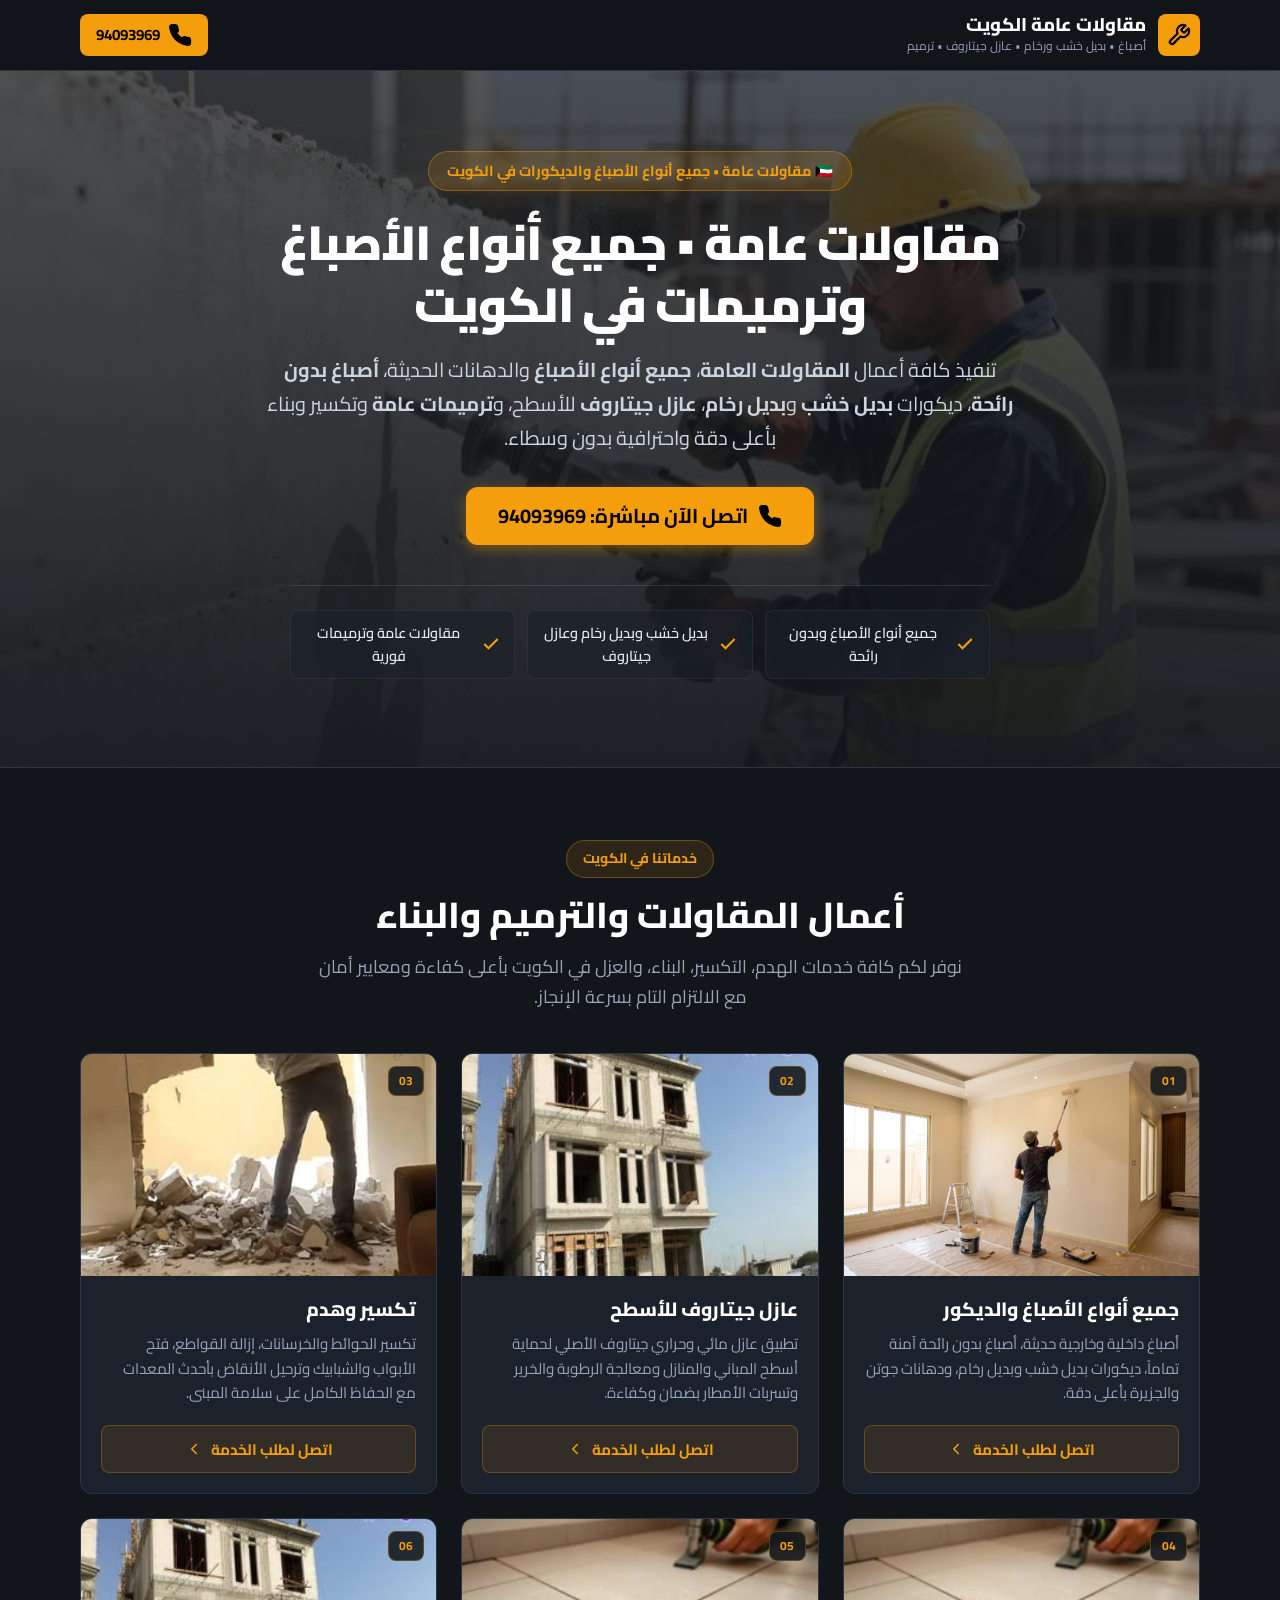
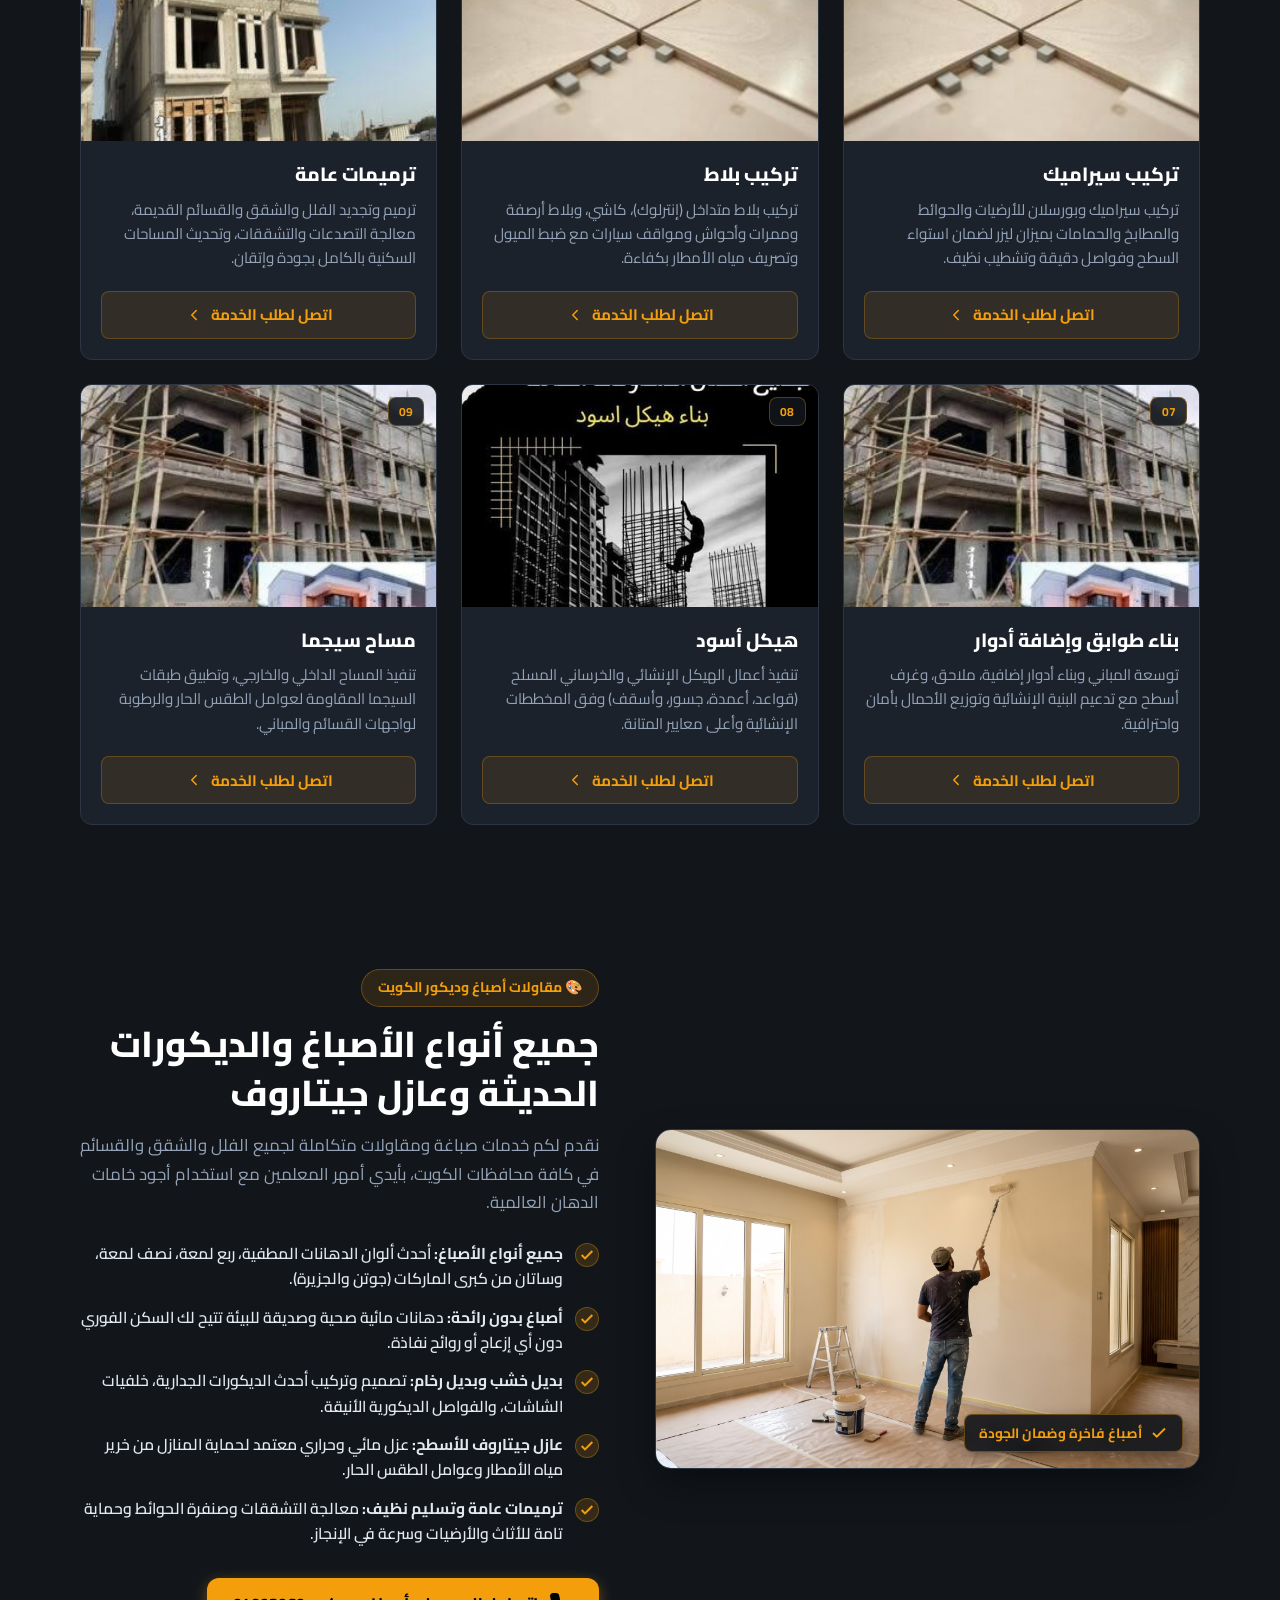
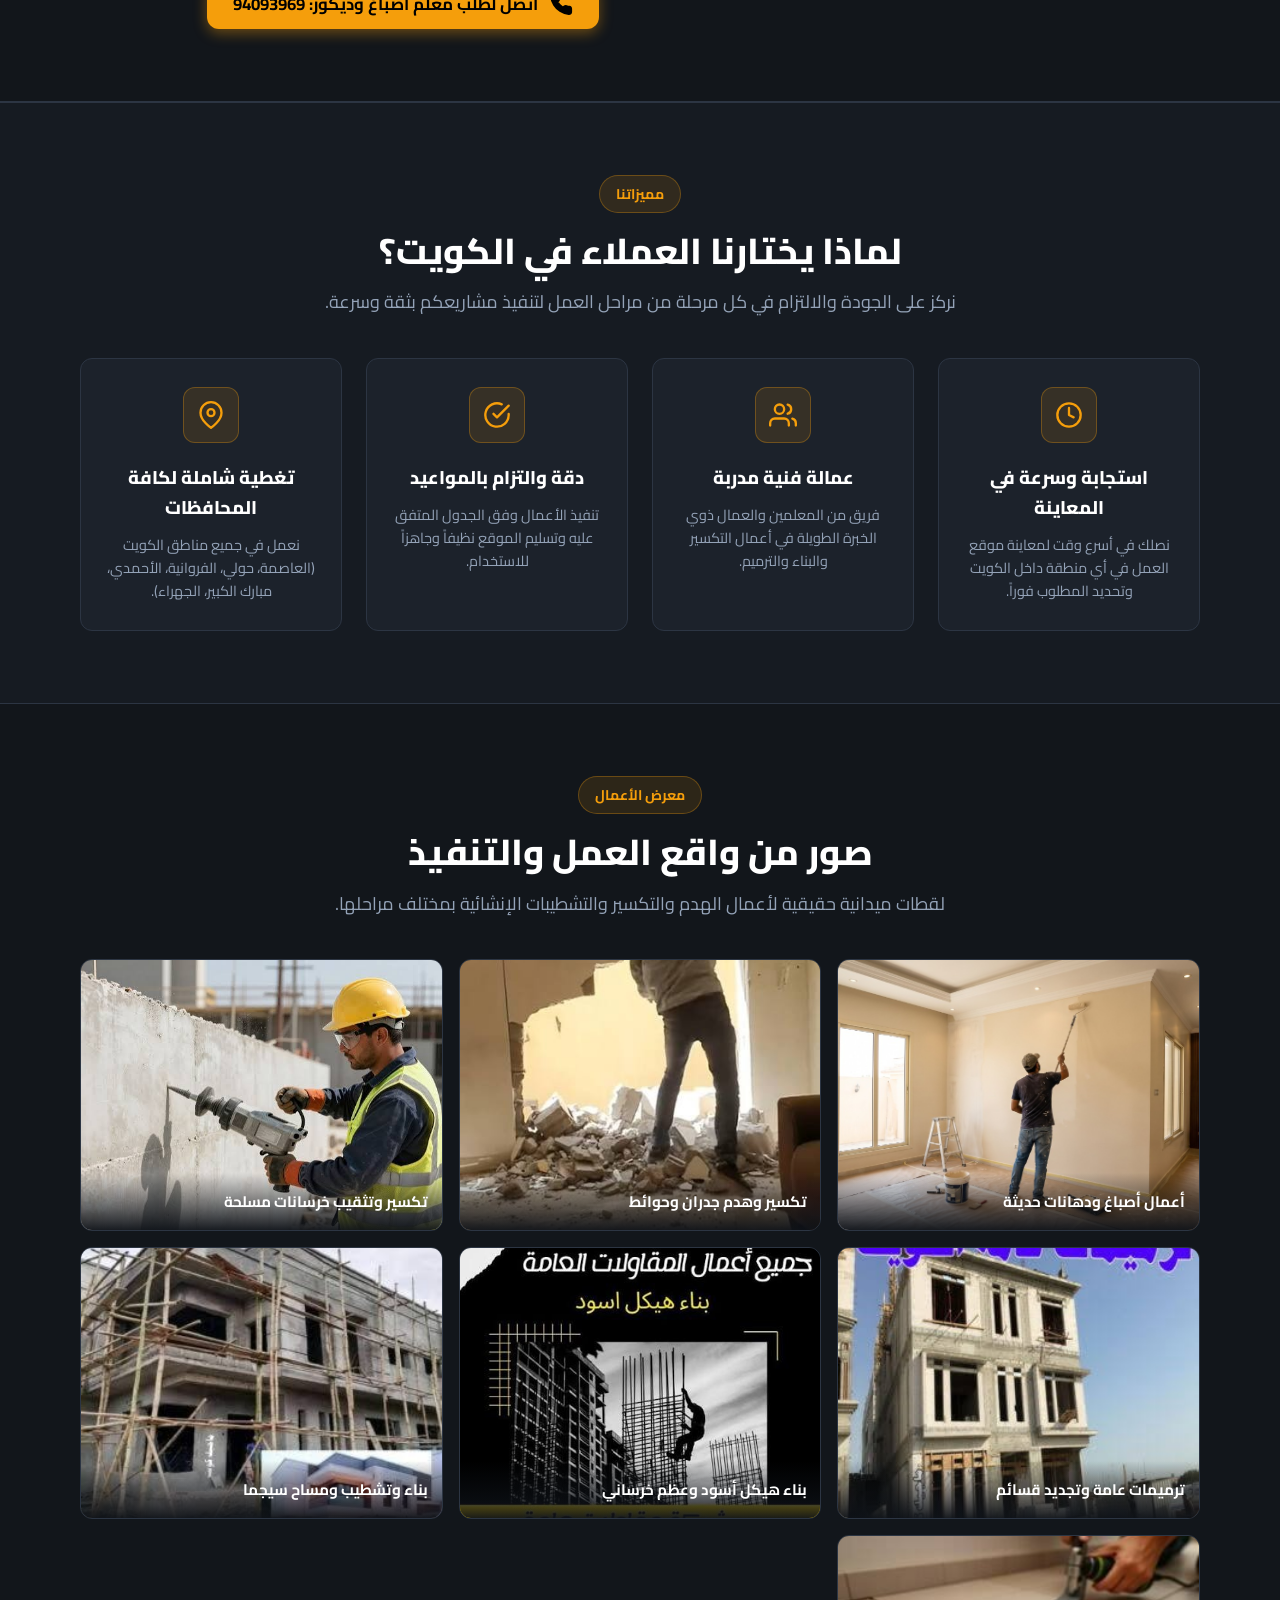
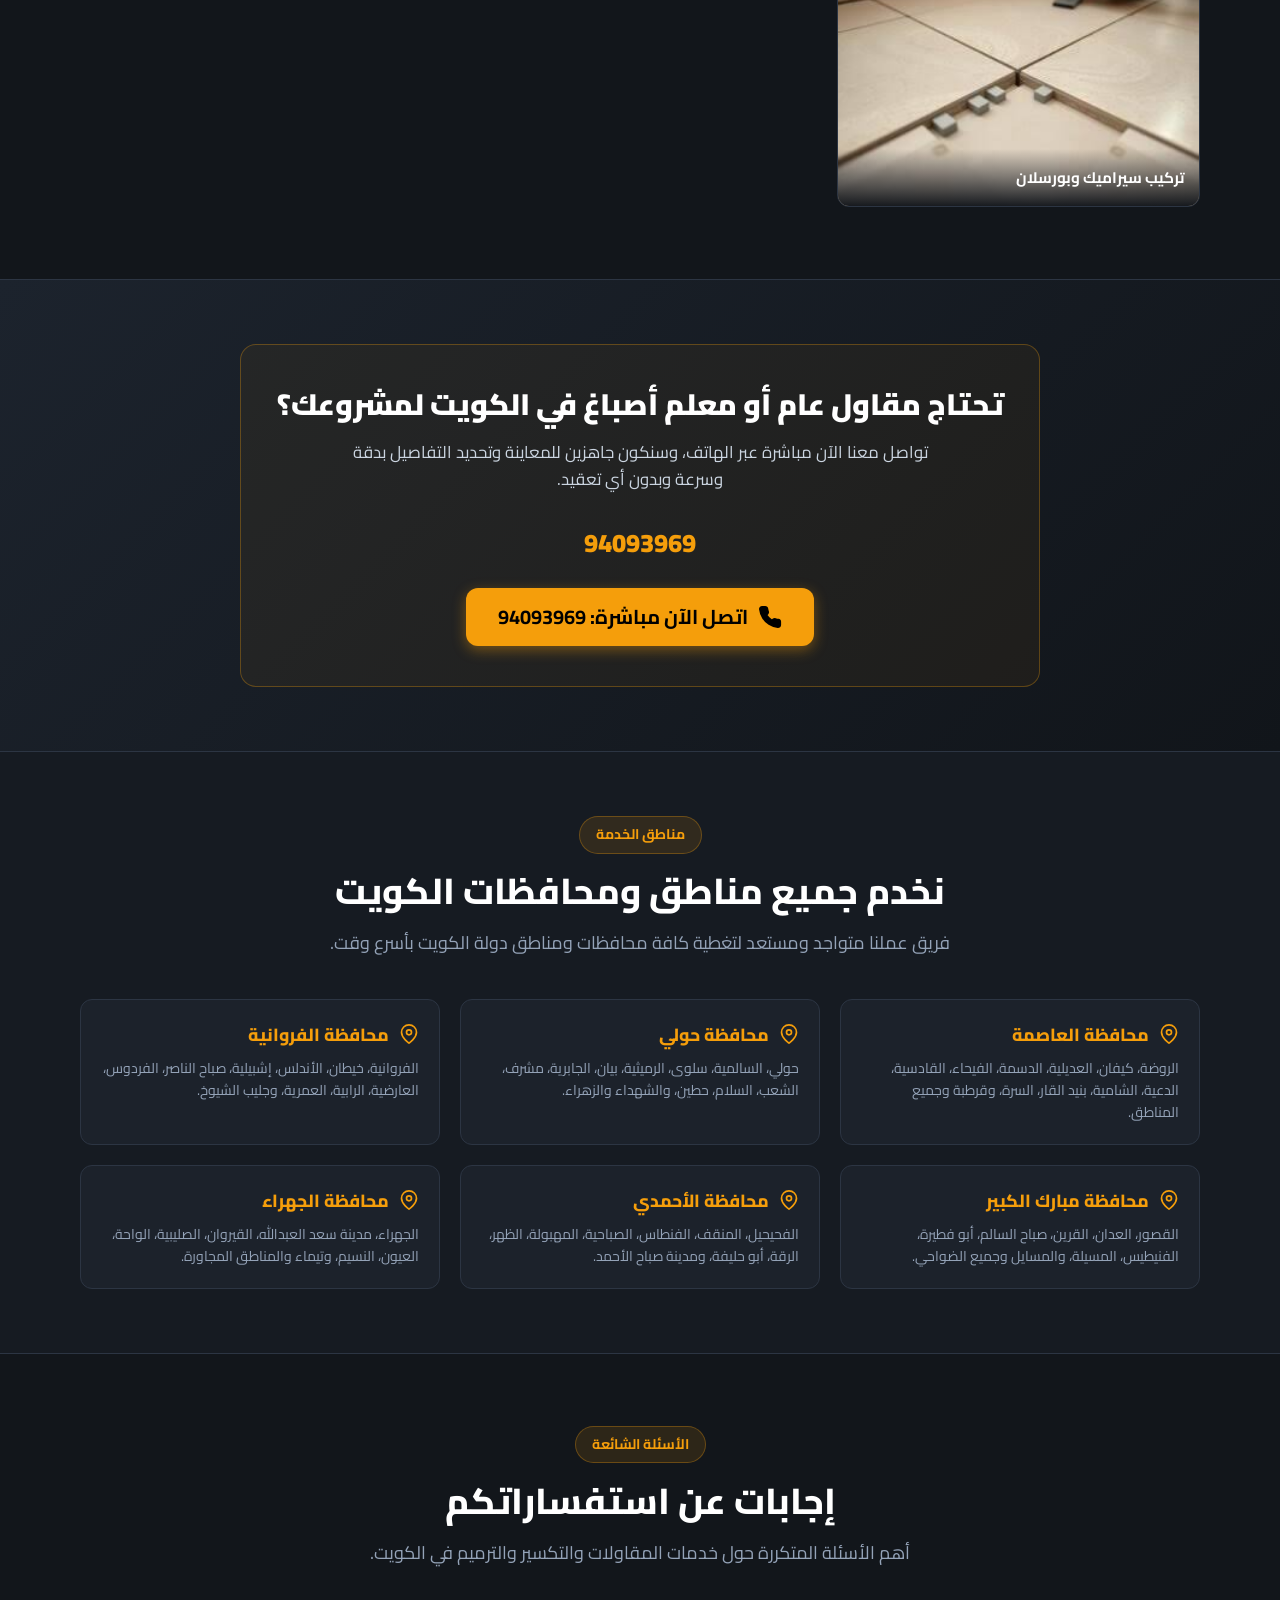
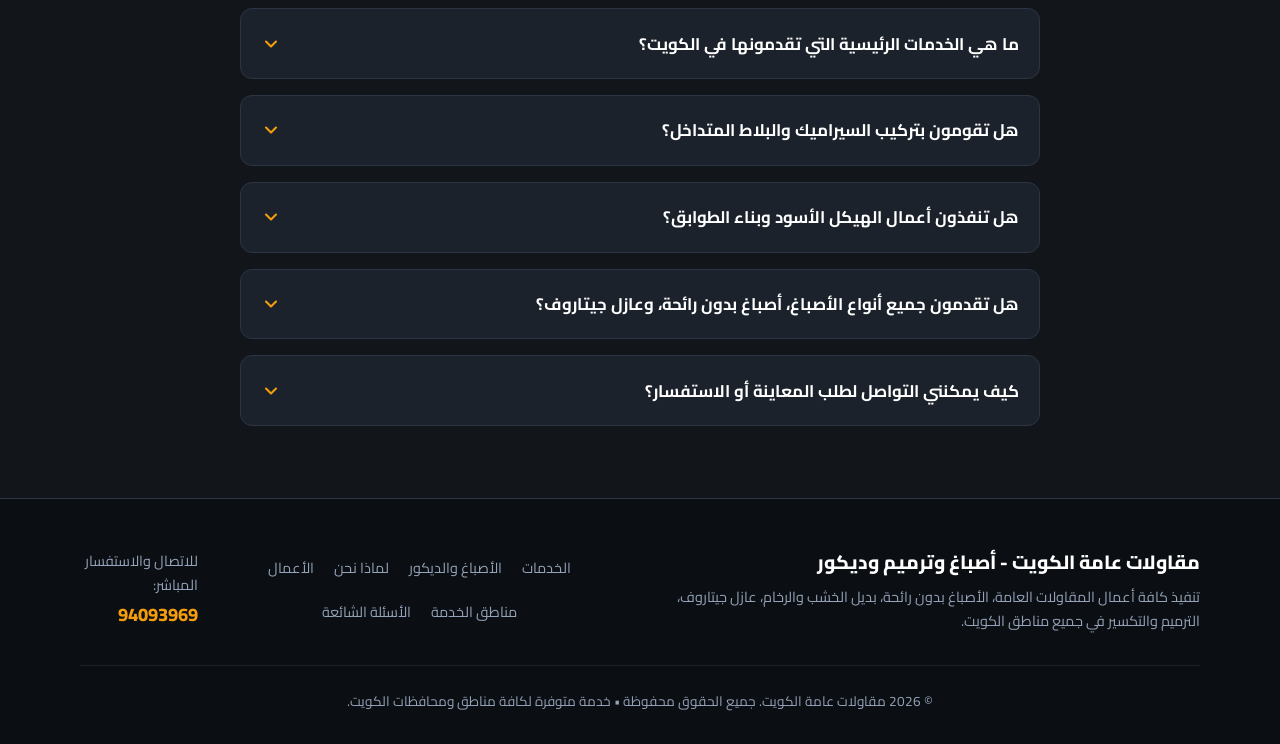
==== commit a196eba1: "تحديث الموقع: حذف أزرار الواتساب، إضافة خدمات الأصباغ وبديل الخشب والرخام وعازل جيتاروف، وإضافة قسم " ====
--- a/index.html
+++ b/index.html
@@ -3,30 +3,30 @@
 <head>
   <meta charset="UTF-8">
   <meta name="viewport" content="width=device-width, initial-scale=1.0">
-  <title>مقاول تكسير وهدم وترميمات في الكويت | اتصل 94093969</title>
+  <title>مقاولات عامة وترميمات وأصباغ وديكورات في الكويت | اتصل 94093969</title>
   
   <!-- SEO Meta Tags -->
-  <meta name="description" content="مقاول معتمد في الكويت لأعمال التكسير والهدم، تركيب سيراميك وبلاط، ترميمات عامة، بناء طوابق، هيكل أسود، ومساح سيجما. اتصل الآن 94093969.">
-  <meta name="keywords" content="مقاول تكسير الكويت, مقاول هدم الكويت, تركيب سيراميك الكويت, تركيب بلاط الكويت, ترميمات الكويت, بناء طوابق الكويت, إضافة أدوار الكويت, هيكل أسود الكويت, مساح سيجما الكويت">
+  <meta name="description" content="مقاولات عامة في الكويت: تنفيذ جميع أنواع الأصباغ والدهانات، أصباغ بدون رائحة، ديكورات بديل خشب وبديل رخام، عازل جيتاروف للأسطح، ترميمات عامة، وتكسير وبناء. اتصل الآن 94093969.">
+  <meta name="keywords" content="مقاولات عامة الكويت, اصباغ الكويت, جميع انواع الاصباغ, بديل خشب, بديل رخام, عازل جيتاروف, اصباغ بدون رائحة, ترميمات عامة, صباغ الكويت, مقاول تكسير الكويت, مقاول ترميم الكويت">
   <meta name="author" content="مقاول الكويت">
   <meta name="robots" content="index, follow">
   
   <!-- Canonical URL (Replace with your actual domain when published) -->
   <link rel="canonical" href="https://moqawel-kuwait.com/">
 
-  <!-- Open Graph / Facebook / WhatsApp -->
+  <!-- Open Graph / Social Media -->
   <meta property="og:type" content="website">
   <meta property="og:locale" content="ar_KW">
-  <meta property="og:title" content="مقاول تكسير وهدم وترميمات في الكويت | اتصل 94093969">
-  <meta property="og:description" content="تنفيذ كافة أعمال المقاولات والترميم والتكسير وبناء الطوابق وتركيب السيراميك في جميع مناطق الكويت. اتصل الآن للمعاينة الفورية.">
+  <meta property="og:title" content="مقاولات عامة وترميمات وأصباغ وديكورات في الكويت | اتصل 94093969">
+  <meta property="og:description" content="تنفيذ كافة أعمال المقاولات العامة، جميع أنواع الأصباغ والدهانات، أصباغ بدون رائحة، بديل خشب وبديل رخام، عازل جيتاروف، وترميمات عامة وتكسير في الكويت. اتصل الآن 94093969.">
   <meta property="og:url" content="https://moqawel-kuwait.com/">
-  <meta property="og:image" content="assets/images/hero-construction.jpg">
+  <meta property="og:image" content="assets/images/user-painting.jpg">
 
   <!-- Twitter Cards -->
   <meta name="twitter:card" content="summary_large_image">
-  <meta name="twitter:title" content="مقاول تكسير وهدم وترميمات في الكويت | اتصل 94093969">
-  <meta name="twitter:description" content="أعمال التكسير، الهدم، السيراميك، الترميم، الهيكل الأسود، وبناء الطابوق والعازل في الكويت.">
-  <meta name="twitter:image" content="assets/images/hero-construction.jpg">
+  <meta name="twitter:title" content="مقاولات عامة وترميمات وأصباغ وديكورات في الكويت | اتصل 94093969">
+  <meta name="twitter:description" content="أعمال المقاولات العامة، جميع أنواع الأصباغ، أصباغ بدون رائحة، بديل خشب ورخام، عازل جيتاروف، ترميمات عامة وتكسير في الكويت.">
+  <meta name="twitter:image" content="assets/images/user-painting.jpg">
 
   <!-- Theme Color -->
   <meta name="theme-color" content="#12161b">
@@ -44,8 +44,8 @@
   {
     "@context": "https://schema.org",
     "@type": "GeneralContractor",
-    "name": "مقاول تكسير وهدم وترميمات الكويت",
-    "image": "assets/images/hero-construction.jpg",
+    "name": "مقاولات عامة وترميمات وأصباغ وديكورات الكويت",
+    "image": "assets/images/user-painting.jpg",
     "telephone": "+96594093969",
     "url": "https://moqawel-kuwait.com/",
     "priceRange": "$$",
@@ -85,12 +85,16 @@
     ],
     "hasOfferCatalog": {
       "@type": "OfferCatalog",
-      "name": "خدمات المقاولات في الكويت",
+      "name": "خدمات المقاولات العامة والأصباغ والترميم في الكويت",
       "itemListElement": [
+        { "@type": "Offer", "itemOffered": { "@type": "Service", "name": "مقاولات عامة" } },
+        { "@type": "Offer", "itemOffered": { "@type": "Service", "name": "جميع أنواع الأصباغ" } },
+        { "@type": "Offer", "itemOffered": { "@type": "Service", "name": "أصباغ بدون رائحة" } },
+        { "@type": "Offer", "itemOffered": { "@type": "Service", "name": "بديل خشب وبديل رخام" } },
+        { "@type": "Offer", "itemOffered": { "@type": "Service", "name": "عازل جيتاروف" } },
+        { "@type": "Offer", "itemOffered": { "@type": "Service", "name": "ترميمات عامة" } },
         { "@type": "Offer", "itemOffered": { "@type": "Service", "name": "تكسير وهدم" } },
-        { "@type": "Offer", "itemOffered": { "@type": "Service", "name": "تركيب سيراميك" } },
-        { "@type": "Offer", "itemOffered": { "@type": "Service", "name": "تركيب بلاط" } },
-        { "@type": "Offer", "itemOffered": { "@type": "Service", "name": "ترميمات عامة" } },
+        { "@type": "Offer", "itemOffered": { "@type": "Service", "name": "تركيب سيراميك وبلاط" } },
         { "@type": "Offer", "itemOffered": { "@type": "Service", "name": "بناء طوابق وإضافة أدوار" } },
         { "@type": "Offer", "itemOffered": { "@type": "Service", "name": "هيكل أسود" } },
         { "@type": "Offer", "itemOffered": { "@type": "Service", "name": "مساح سيجما" } }
@@ -114,15 +118,15 @@
   <!-- ==================== 1. Header ==================== -->
   <header class="site-header" role="banner">
     <div class="container header-wrapper">
-      <a href="#hero" class="brand" aria-label="الصفحة الرئيسية - مقاول الكويت">
+      <a href="#hero" class="brand" aria-label="الصفحة الرئيسية - مقاولات عامة الكويت">
         <div class="brand-icon" aria-hidden="true">
           <svg width="24" height="24" viewBox="0 0 24 24" fill="none" stroke="currentColor" stroke-width="2.2" stroke-linecap="round" stroke-linejoin="round">
             <path d="M14.7 6.3a1 1 0 0 0 0 1.4l1.6 1.6a1 1 0 0 0 1.4 0l3.77-3.77a6 6 0 0 1-7.94 7.94l-6.91 6.91a2.12 2.12 0 0 1-3-3l6.91-6.91a6 6 0 0 1 7.94-7.94l-3.76 3.76z"></path>
           </svg>
         </div>
         <div class="brand-text">
-          <h1>مقاول الكويت</h1>
-          <span>أعمال التكسير والترميم والبناء</span>
+          <h1>مقاولات عامة الكويت</h1>
+          <span>أصباغ • بديل خشب ورخام • عازل جيتاروف • ترميم</span>
         </div>
       </a>
 
@@ -142,13 +146,13 @@
     <section id="hero" class="hero-section">
       <div class="container hero-content">
         <div class="hero-badge">
-          <span>🇰🇼 خدمات المقاولات والترميم في جميع مناطق الكويت</span>
-        </div>
-
-        <h1 class="hero-title">مقاول تكسير وهدم وترميمات في الكويت</h1>
+          <span>🇰🇼 مقاولات عامة • جميع أنواع الأصباغ والديكورات في الكويت</span>
+        </div>
+
+        <h1 class="hero-title">مقاولات عامة • جميع أنواع الأصباغ وترميمات في الكويت</h1>
 
         <p class="hero-subtitle">
-          تنفيذ كافة أعمال الهدم والتكسير، تركيب السيراميك والبلاط، الترميمات، بناء الطوابق وإضافة الأدوار، الهيكل الأسود، والمساح والسيجما بدقة وسرعة وبدون وسطاء.
+          تنفيذ كافة أعمال <strong>المقاولات العامة</strong>، <strong>جميع أنواع الأصباغ</strong> والدهانات الحديثة، <strong>أصباغ بدون رائحة</strong>، ديكورات <strong>بديل خشب</strong> و<strong>بديل رخام</strong>، <strong>عازل جيتاروف</strong> للأسطح، و<strong>ترميمات عامة</strong> وتكسير وبناء بأعلى دقة واحترافية بدون وسطاء.
         </p>
 
         <div class="hero-cta-box">
@@ -156,14 +160,7 @@
             <svg class="btn-icon" viewBox="0 0 24 24" fill="none" stroke="currentColor" stroke-width="2.2" stroke-linecap="round" stroke-linejoin="round" aria-hidden="true">
               <path d="M22 16.92v3a2 2 0 0 1-2.18 2 19.79 19.79 0 0 1-8.63-3.07 19.5 19.5 0 0 1-6-6 19.79 19.79 0 0 1-3.07-8.67A2 2 0 0 1 4.11 2h3a2 2 0 0 1 2 1.72 12.84 12.84 0 0 0 .7 2.81 2 2 0 0 1-.45 2.11L8.09 9.91a16 16 0 0 0 6 6l1.27-1.27a2 2 0 0 1 2.11-.45 12.84 12.84 0 0 0 2.81.7A2 2 0 0 1 22 16.92z"></path>
             </svg>
-            <span>اتصل الآن: 94093969</span>
-          </a>
-
-          <a href="https://wa.me/96594093969" class="btn btn-whatsapp btn-large" target="_blank" rel="noopener noreferrer" aria-label="تواصل معنا عبر واتساب على 94093969">
-            <svg class="btn-icon" viewBox="0 0 24 24" fill="currentColor" aria-hidden="true">
-              <path d="M12.04 2c-5.46 0-9.91 4.45-9.91 9.91 0 1.75.46 3.45 1.32 4.95L2.05 22l5.25-1.38c1.45.79 3.08 1.21 4.74 1.21 5.46 0 9.91-4.45 9.91-9.91 0-2.65-1.03-5.14-2.9-7.01A9.82 9.82 0 0 0 12.04 2zm5.8 14.15c-.24.67-1.39 1.29-1.92 1.37-.51.08-1.17.11-3.37-.8-2.67-1.11-4.39-3.83-4.52-4.01-.13-.18-1.08-1.44-1.08-2.74s.68-1.94.92-2.2c.24-.26.53-.33.7-.33.18 0 .36 0 .52.01.17.01.4.06.6.53.22.5.76 1.85.83 1.99.07.13.11.29.02.47-.09.18-.13.29-.27.45-.13.16-.29.36-.41.48-.13.13-.27.28-.12.54.16.26.69 1.14 1.48 1.85 1.02.91 1.88 1.19 2.14 1.33.27.13.42.11.58-.07.16-.18.68-.79.86-1.06.18-.26.36-.22.61-.13.24.09 1.55.73 1.81.86.27.13.45.2.51.31.07.11.07.65-.17 1.32z"/>
-            </svg>
-            <span>محادثة واتساب</span>
+            <span>اتصل الآن مباشرة: 94093969</span>
           </a>
         </div>
 
@@ -172,19 +169,19 @@
             <svg width="20" height="20" viewBox="0 0 24 24" fill="none" stroke="currentColor" stroke-width="2.5">
               <polyline points="20 6 9 17 4 12"></polyline>
             </svg>
-            <span>معاينة موقعية وسريعة</span>
+            <span>جميع أنواع الأصباغ وبدون رائحة</span>
           </div>
           <div class="hero-feature-item">
             <svg width="20" height="20" viewBox="0 0 24 24" fill="none" stroke="currentColor" stroke-width="2.5">
               <polyline points="20 6 9 17 4 12"></polyline>
             </svg>
-            <span>عمالة فنية متخصصة</span>
+            <span>بديل خشب وبديل رخام وعازل جيتاروف</span>
           </div>
           <div class="hero-feature-item">
             <svg width="20" height="20" viewBox="0 0 24 24" fill="none" stroke="currentColor" stroke-width="2.5">
               <polyline points="20 6 9 17 4 12"></polyline>
             </svg>
-            <span>التزام تام بالمواعيد</span>
+            <span>مقاولات عامة وترميمات فورية</span>
           </div>
         </div>
       </div>
@@ -202,11 +199,47 @@
         </div>
 
         <div class="services-grid">
-          <!-- Service 1 -->
+          <!-- Service 1: الأصباغ والديكورات -->
+          <article class="service-card">
+            <div class="service-img-wrap">
+              <img src="assets/images/user-painting.jpg" alt="جميع أنواع الأصباغ والديكورات وبديل الرخام والخشب في الكويت" width="400" height="250" loading="lazy">
+              <span class="service-badge">01</span>
+            </div>
+            <div class="service-body">
+              <h3 class="service-title">جميع أنواع الأصباغ والديكور</h3>
+              <p class="service-desc">
+                أصباغ داخلية وخارجية حديثة، أصباغ بدون رائحة آمنة تماماً، ديكورات بديل خشب وبديل رخام، ودهانات جوتن والجزيرة بأعلى دقة.
+              </p>
+              <a href="tel:94093969" class="service-btn" aria-label="اتصل لطلب خدمة الأصباغ والديكور">
+                <span>اتصل لطلب الخدمة</span>
+                <svg width="18" height="18" viewBox="0 0 24 24" fill="none" stroke="currentColor" stroke-width="2" stroke-linecap="round" stroke-linejoin="round" aria-hidden="true"><polyline points="15 18 9 12 15 6"></polyline></svg>
+              </a>
+            </div>
+          </article>
+
+          <!-- Service 2: عازل جيتاروف -->
+          <article class="service-card">
+            <div class="service-img-wrap">
+              <img src="assets/images/user-renovation-building.jpg" alt="عازل جيتاروف للأسطح ومقاومة الخرير والرطوبة بالكويت" width="400" height="250" loading="lazy">
+              <span class="service-badge">02</span>
+            </div>
+            <div class="service-body">
+              <h3 class="service-title">عازل جيتاروف للأسطح</h3>
+              <p class="service-desc">
+                تطبيق عازل مائي وحراري جيتاروف الأصلي لحماية أسطح المباني والمنازل ومعالجة الرطوبة والخرير وتسربات الأمطار بضمان وكفاءة.
+              </p>
+              <a href="tel:94093969" class="service-btn" aria-label="اتصل لطلب عازل جيتاروف">
+                <span>اتصل لطلب الخدمة</span>
+                <svg width="18" height="18" viewBox="0 0 24 24" fill="none" stroke="currentColor" stroke-width="2" stroke-linecap="round" stroke-linejoin="round" aria-hidden="true"><polyline points="15 18 9 12 15 6"></polyline></svg>
+              </a>
+            </div>
+          </article>
+
+          <!-- Service 3: تكسير وهدم -->
           <article class="service-card">
             <div class="service-img-wrap">
               <img src="assets/images/user-demolition-wall.jpg" alt="أعمال تكسير وهدم جدران وخرسانات في الكويت" width="400" height="250" loading="lazy">
-              <span class="service-badge">01</span>
+              <span class="service-badge">03</span>
             </div>
             <div class="service-body">
               <h3 class="service-title">تكسير وهدم</h3>
@@ -220,11 +253,11 @@
             </div>
           </article>
 
-          <!-- Service 2 -->
+          <!-- Service 4: تركيب سيراميك -->
           <article class="service-card">
             <div class="service-img-wrap">
               <img src="assets/images/user-ceramic.jpg" alt="تركيب سيراميك وبورسلان في الكويت" width="400" height="250" loading="lazy">
-              <span class="service-badge">02</span>
+              <span class="service-badge">04</span>
             </div>
             <div class="service-body">
               <h3 class="service-title">تركيب سيراميك</h3>
@@ -238,11 +271,11 @@
             </div>
           </article>
 
-          <!-- Service 3 -->
+          <!-- Service 5: تركيب بلاط -->
           <article class="service-card">
             <div class="service-img-wrap">
               <img src="assets/images/user-ceramic.jpg" alt="تركيب بلاط متداخل وكاشي وأحواش في الكويت" width="400" height="250" loading="lazy">
-              <span class="service-badge">03</span>
+              <span class="service-badge">05</span>
             </div>
             <div class="service-body">
               <h3 class="service-title">تركيب بلاط</h3>
@@ -256,11 +289,11 @@
             </div>
           </article>
 
-          <!-- Service 4 -->
+          <!-- Service 6: ترميمات عامة -->
           <article class="service-card">
             <div class="service-img-wrap">
               <img src="assets/images/user-renovation-building.jpg" alt="أعمال ترميم وتجديد منازل وقسائم في الكويت" width="400" height="250" loading="lazy">
-              <span class="service-badge">04</span>
+              <span class="service-badge">06</span>
             </div>
             <div class="service-body">
               <h3 class="service-title">ترميمات عامة</h3>
@@ -274,11 +307,11 @@
             </div>
           </article>
 
-          <!-- Service 5 -->
+          <!-- Service 7: بناء طوابق -->
           <article class="service-card">
             <div class="service-img-wrap">
               <img src="assets/images/user-building-floors.jpg" alt="بناء طوابق وإضافة أدوار وتوسعات سكنية في الكويت" width="400" height="250" loading="lazy">
-              <span class="service-badge">05</span>
+              <span class="service-badge">07</span>
             </div>
             <div class="service-body">
               <h3 class="service-title">بناء طوابق وإضافة أدوار</h3>
@@ -292,11 +325,11 @@
             </div>
           </article>
 
-          <!-- Service 6 -->
+          <!-- Service 8: هيكل أسود -->
           <article class="service-card">
             <div class="service-img-wrap">
               <img src="assets/images/user-black-structure.jpg" alt="بناء هيكل أسود وعظم خرساني في الكويت" width="400" height="250" loading="lazy">
-              <span class="service-badge">06</span>
+              <span class="service-badge">08</span>
             </div>
             <div class="service-body">
               <h3 class="service-title">هيكل أسود</h3>
@@ -310,11 +343,11 @@
             </div>
           </article>
 
-          <!-- Service 7 -->
+          <!-- Service 9: مساح سيجما -->
           <article class="service-card">
             <div class="service-img-wrap">
               <img src="assets/images/user-villa-facade.jpg" alt="أعمال مساح وسيجما واجهات خارجية في الكويت" width="400" height="250" loading="lazy">
-              <span class="service-badge">07</span>
+              <span class="service-badge">09</span>
             </div>
             <div class="service-body">
               <h3 class="service-title">مساح سيجما</h3>
@@ -327,6 +360,70 @@
               </a>
             </div>
           </article>
+        </div>
+      </div>
+    </section>
+
+    <!-- ==================== Section: Painting & Decor / أصباغ وديكورات الكويت ==================== -->
+    <section id="painting" class="spotlight-section">
+      <div class="container">
+        <div class="spotlight-grid">
+          <div class="spotlight-img-col">
+            <div class="spotlight-img-wrap">
+              <img src="assets/images/user-painting.jpg" alt="معلم صباغ ودهانات منازل وفلل وديكورات في الكويت" width="600" height="400" loading="lazy">
+              <div class="spotlight-badge">
+                <svg width="18" height="18" viewBox="0 0 24 24" fill="none" stroke="currentColor" stroke-width="2.5"><polyline points="20 6 9 17 4 12"></polyline></svg>
+                <span>أصباغ فاخرة وضمان الجودة</span>
+              </div>
+            </div>
+          </div>
+          <div class="spotlight-content">
+            <span class="section-tag">🎨 مقاولات أصباغ وديكور الكويت</span>
+            <h2 class="section-title">جميع أنواع الأصباغ والديكورات الحديثة وعازل جيتاروف</h2>
+            <p class="spotlight-desc">
+              نقدم لكم خدمات صباغة ومقاولات متكاملة لجميع الفلل والشقق والقسائم في كافة محافظات الكويت، بأيدي أمهر المعلمين مع استخدام أجود خامات الدهان العالمية.
+            </p>
+            <ul class="spotlight-features">
+              <li class="spotlight-feature-item">
+                <span class="spotlight-feature-icon" aria-hidden="true">
+                  <svg width="16" height="16" viewBox="0 0 24 24" fill="none" stroke="currentColor" stroke-width="3"><polyline points="20 6 9 17 4 12"></polyline></svg>
+                </span>
+                <span><strong>جميع أنواع الأصباغ:</strong> أحدث ألوان الدهانات المطفية، ربع لمعة، نصف لمعة، وساتان من كبرى الماركات (جوتن والجزيرة).</span>
+              </li>
+              <li class="spotlight-feature-item">
+                <span class="spotlight-feature-icon" aria-hidden="true">
+                  <svg width="16" height="16" viewBox="0 0 24 24" fill="none" stroke="currentColor" stroke-width="3"><polyline points="20 6 9 17 4 12"></polyline></svg>
+                </span>
+                <span><strong>أصباغ بدون رائحة:</strong> دهانات مائية صحية وصديقة للبيئة تتيح لك السكن الفوري دون أي إزعاج أو روائح نفاذة.</span>
+              </li>
+              <li class="spotlight-feature-item">
+                <span class="spotlight-feature-icon" aria-hidden="true">
+                  <svg width="16" height="16" viewBox="0 0 24 24" fill="none" stroke="currentColor" stroke-width="3"><polyline points="20 6 9 17 4 12"></polyline></svg>
+                </span>
+                <span><strong>بديل خشب وبديل رخام:</strong> تصميم وتركيب أحدث الديكورات الجدارية، خلفيات الشاشات، والفواصل الديكورية الأنيقة.</span>
+              </li>
+              <li class="spotlight-feature-item">
+                <span class="spotlight-feature-icon" aria-hidden="true">
+                  <svg width="16" height="16" viewBox="0 0 24 24" fill="none" stroke="currentColor" stroke-width="3"><polyline points="20 6 9 17 4 12"></polyline></svg>
+                </span>
+                <span><strong>عازل جيتاروف للأسطح:</strong> عزل مائي وحراري معتمد لحماية المنازل من خرير مياه الأمطار وعوامل الطقس الحار.</span>
+              </li>
+              <li class="spotlight-feature-item">
+                <span class="spotlight-feature-icon" aria-hidden="true">
+                  <svg width="16" height="16" viewBox="0 0 24 24" fill="none" stroke="currentColor" stroke-width="3"><polyline points="20 6 9 17 4 12"></polyline></svg>
+                </span>
+                <span><strong>ترميمات عامة وتسليم نظيف:</strong> معالجة التشققات وصنفرة الحوائط وحماية تامة للأثاث والأرضيات وسرعة في الإنجاز.</span>
+              </li>
+            </ul>
+            <div class="spotlight-actions">
+              <a href="tel:94093969" class="btn btn-primary" aria-label="اتصل لطلب معلم أصباغ 94093969">
+                <svg class="btn-icon" viewBox="0 0 24 24" fill="none" stroke="currentColor" stroke-width="2.2" stroke-linecap="round" stroke-linejoin="round" aria-hidden="true">
+                  <path d="M22 16.92v3a2 2 0 0 1-2.18 2 19.79 19.79 0 0 1-8.63-3.07 19.5 19.5 0 0 1-6-6 19.79 19.79 0 0 1-3.07-8.67A2 2 0 0 1 4.11 2h3a2 2 0 0 1 2 1.72 12.84 12.84 0 0 0 .7 2.81 2 2 0 0 1-.45 2.11L8.09 9.91a16 16 0 0 0 6 6l1.27-1.27a2 2 0 0 1 2.11-.45 12.84 12.84 0 0 0 2.81.7A2 2 0 0 1 22 16.92z"></path>
+                </svg>
+                <span>اتصل لطلب معلم أصباغ وديكور: 94093969</span>
+              </a>
+            </div>
+          </div>
         </div>
       </div>
     </section>
@@ -405,6 +502,10 @@
 
         <div class="gallery-grid">
           <div class="gallery-item">
+            <img src="assets/images/user-painting.jpg" alt="أعمال أصباغ ودهانات حديثة داخلية وخارجية في الكويت" width="400" height="300" loading="lazy">
+            <div class="gallery-caption">أعمال أصباغ ودهانات حديثة</div>
+          </div>
+          <div class="gallery-item">
             <img src="assets/images/user-demolition-wall.jpg" alt="أعمال تكسير وهدم جدران وترحيل أنقاض في الكويت" width="400" height="300" loading="lazy">
             <div class="gallery-caption">تكسير وهدم جدران وحوائط</div>
           </div>
@@ -436,9 +537,9 @@
     <section class="cta-banner-section">
       <div class="container">
         <div class="cta-banner-box">
-          <h2>تحتاج مقاول في الكويت لمشروعك؟</h2>
+          <h2>تحتاج مقاول عام أو معلم أصباغ في الكويت لمشروعك؟</h2>
           <p>
-            تواصل معنا الآن مباشرة عبر الهاتف أو الواتساب، وسنكون جاهزين للمعاينة وتحديد التفاصيل بدقة وسرعة وبدون أي تعقيد.
+            تواصل معنا الآن مباشرة عبر الهاتف، وسنكون جاهزين للمعاينة وتحديد التفاصيل بدقة وسرعة وبدون أي تعقيد.
           </p>
           <div class="cta-phone-highlight">94093969</div>
           <div class="cta-buttons">
@@ -446,13 +547,7 @@
               <svg class="btn-icon" viewBox="0 0 24 24" fill="none" stroke="currentColor" stroke-width="2.2" stroke-linecap="round" stroke-linejoin="round" aria-hidden="true">
                 <path d="M22 16.92v3a2 2 0 0 1-2.18 2 19.79 19.79 0 0 1-8.63-3.07 19.5 19.5 0 0 1-6-6 19.79 19.79 0 0 1-3.07-8.67A2 2 0 0 1 4.11 2h3a2 2 0 0 1 2 1.72 12.84 12.84 0 0 0 .7 2.81 2 2 0 0 1-.45 2.11L8.09 9.91a16 16 0 0 0 6 6l1.27-1.27a2 2 0 0 1 2.11-.45 12.84 12.84 0 0 0 2.81.7A2 2 0 0 1 22 16.92z"></path>
               </svg>
-              <span>اتصل الآن: 94093969</span>
-            </a>
-            <a href="https://wa.me/96594093969" class="btn btn-whatsapp btn-large" target="_blank" rel="noopener noreferrer" aria-label="محادثة واتساب على 94093969">
-              <svg class="btn-icon" viewBox="0 0 24 24" fill="currentColor" aria-hidden="true">
-                <path d="M12.04 2c-5.46 0-9.91 4.45-9.91 9.91 0 1.75.46 3.45 1.32 4.95L2.05 22l5.25-1.38c1.45.79 3.08 1.21 4.74 1.21 5.46 0 9.91-4.45 9.91-9.91 0-2.65-1.03-5.14-2.9-7.01A9.82 9.82 0 0 0 12.04 2zm5.8 14.15c-.24.67-1.39 1.29-1.92 1.37-.51.08-1.17.11-3.37-.8-2.67-1.11-4.39-3.83-4.52-4.01-.13-.18-1.08-1.44-1.08-2.74s.68-1.94.92-2.2c.24-.26.53-.33.7-.33.18 0 .36 0 .52.01.17.01.4.06.6.53.22.5.76 1.85.83 1.99.07.13.11.29.02.47-.09.18-.13.29-.27.45-.13.16-.29.36-.41.48-.13.13-.27.28-.12.54.16.26.69 1.14 1.48 1.85 1.02.91 1.88 1.19 2.14 1.33.27.13.42.11.58-.07.16-.18.68-.79.86-1.06.18-.26.36-.22.61-.13.24.09 1.55.73 1.81.86.27.13.45.2.51.31.07.11.07.65-.17 1.32z"/>
-              </svg>
-              <span>واتساب 94093969</span>
+              <span>اتصل الآن مباشرة: 94093969</span>
             </a>
           </div>
         </div>
@@ -590,13 +685,25 @@
 
           <div class="faq-item">
             <button class="faq-question" type="button" aria-expanded="false">
+              <span>هل تقدمون جميع أنواع الأصباغ، أصباغ بدون رائحة، وعازل جيتاروف؟</span>
+              <svg class="faq-icon" viewBox="0 0 24 24" fill="none" stroke="currentColor" stroke-width="2.5" stroke-linecap="round" stroke-linejoin="round" aria-hidden="true">
+                <polyline points="6 9 12 15 18 9"></polyline>
+              </svg>
+            </button>
+            <div class="faq-answer">
+              <p>نعم، نوفر كافة أعمال الأصباغ والدهانات الحديثة بما في ذلك أصباغ بدون رائحة للمنازل المسكونة، تركيب ديكورات بديل خشب وبديل رخام، وتطبيق عازل جيتاروف المائي والحراري للأسطح والجدران لضمان حماية تامة ضد الخرير والرطوبة.</p>
+            </div>
+          </div>
+
+          <div class="faq-item">
+            <button class="faq-question" type="button" aria-expanded="false">
               <span>كيف يمكنني التواصل لطلب المعاينة أو الاستفسار؟</span>
               <svg class="faq-icon" viewBox="0 0 24 24" fill="none" stroke="currentColor" stroke-width="2.5" stroke-linecap="round" stroke-linejoin="round" aria-hidden="true">
                 <polyline points="6 9 12 15 18 9"></polyline>
               </svg>
             </button>
             <div class="faq-answer">
-              <p>يمكنك الاتصال بنا مباشرة على الرقم <strong>94093969</strong> أو الضغط على زر الاتصال في الصفحة، كما يمكنك مراسلتنا عبر الواتساب على نفس الرقم لمعاينة موقعك وتحديد التفاصيل بدقة وسرعة.</p>
+              <p>يمكنك الاتصال بنا مباشرة على الرقم <strong>94093969</strong> أو الضغط على زر الاتصال في الصفحة لمعاينة موقعك وتحديد كافة التفاصيل والأسعار بدقة وسرعة.</p>
             </div>
           </div>
         </div>
@@ -609,12 +716,13 @@
     <div class="container">
       <div class="footer-content">
         <div class="footer-brand">
-          <h4>مقاول الكويت لأعمال التكسير والترميم</h4>
-          <p>تنفيذ كافة أعمال الهدم والبناء والتشطيبات والعوازل في جميع مناطق الكويت.</p>
+          <h4>مقاولات عامة الكويت - أصباغ وترميم وديكور</h4>
+          <p>تنفيذ كافة أعمال المقاولات العامة، الأصباغ بدون رائحة، بديل الخشب والرخام، عازل جيتاروف، الترميم والتكسير في جميع مناطق الكويت.</p>
         </div>
 
         <div class="footer-links">
           <a href="#services">الخدمات</a>
+          <a href="#painting">الأصباغ والديكور</a>
           <a href="#why-us">لماذا نحن</a>
           <a href="#gallery">الأعمال</a>
           <a href="#areas">مناطق الخدمة</a>
@@ -623,30 +731,23 @@
 
         <div class="footer-contact">
           <p class="text-muted" style="margin-bottom: 0.25rem;">للاتصال والاستفسار المباشر:</p>
-          <a href="tel:94093969" class="footer-phone" aria-label="رقم هاتف مقاول الكويت 94093969">94093969</a>
+          <a href="tel:94093969" class="footer-phone" aria-label="رقم هاتف مقاولات عامة الكويت 94093969">94093969</a>
         </div>
       </div>
 
       <div class="footer-bottom">
-        <p>&copy; 2026 مقاول الكويت. جميع الحقوق محفوظة • خدمة متوفرة لكافة مناطق ومحافظات الكويت.</p>
+        <p>&copy; 2026 مقاولات عامة الكويت. جميع الحقوق محفوظة • خدمة متوفرة لكافة مناطق ومحافظات الكويت.</p>
       </div>
     </div>
   </footer>
 
   <!-- ==================== 10. Sticky Mobile Call Bar ==================== -->
-  <aside class="sticky-call-bar" aria-label="أزرار الاتصال السريع للجوال">
+  <aside class="sticky-call-bar" aria-label="شريط الاتصال السريع للجوال">
     <a href="tel:94093969" class="sticky-call-btn" aria-label="اتصل الآن على رقم 94093969">
-      <svg width="20" height="20" viewBox="0 0 24 24" fill="none" stroke="currentColor" stroke-width="2.5" stroke-linecap="round" stroke-linejoin="round" aria-hidden="true">
+      <svg width="22" height="22" viewBox="0 0 24 24" fill="none" stroke="currentColor" stroke-width="2.5" stroke-linecap="round" stroke-linejoin="round" aria-hidden="true">
         <path d="M22 16.92v3a2 2 0 0 1-2.18 2 19.79 19.79 0 0 1-8.63-3.07 19.5 19.5 0 0 1-6-6 19.79 19.79 0 0 1-3.07-8.67A2 2 0 0 1 4.11 2h3a2 2 0 0 1 2 1.72 12.84 12.84 0 0 0 .7 2.81 2 2 0 0 1-.45 2.11L8.09 9.91a16 16 0 0 0 6 6l1.27-1.27a2 2 0 0 1 2.11-.45 12.84 12.84 0 0 0 2.81.7A2 2 0 0 1 22 16.92z"></path>
       </svg>
-      <span>اتصل الآن: 94093969</span>
-    </a>
-
-    <a href="https://wa.me/96594093969" class="sticky-wa-btn" target="_blank" rel="noopener noreferrer" aria-label="تواصل واتساب">
-      <svg width="18" height="18" viewBox="0 0 24 24" fill="currentColor" aria-hidden="true">
-        <path d="M12.04 2c-5.46 0-9.91 4.45-9.91 9.91 0 1.75.46 3.45 1.32 4.95L2.05 22l5.25-1.38c1.45.79 3.08 1.21 4.74 1.21 5.46 0 9.91-4.45 9.91-9.91 0-2.65-1.03-5.14-2.9-7.01A9.82 9.82 0 0 0 12.04 2zm5.8 14.15c-.24.67-1.39 1.29-1.92 1.37-.51.08-1.17.11-3.37-.8-2.67-1.11-4.39-3.83-4.52-4.01-.13-.18-1.08-1.44-1.08-2.74s.68-1.94.92-2.2c.24-.26.53-.33.7-.33.18 0 .36 0 .52.01.17.01.4.06.6.53.22.5.76 1.85.83 1.99.07.13.11.29.02.47-.09.18-.13.29-.27.45-.13.16-.29.36-.41.48-.13.13-.27.28-.12.54.16.26.69 1.14 1.48 1.85 1.02.91 1.88 1.19 2.14 1.33.27.13.42.11.58-.07.16-.18.68-.79.86-1.06.18-.26.36-.22.61-.13.24.09 1.55.73 1.81.86.27.13.45.2.51.31.07.11.07.65-.17 1.32z"/>
-      </svg>
-      <span>واتساب</span>
+      <span>اتصل الآن مباشرة: 94093969</span>
     </a>
   </aside>
 
--- a/css/style.css
+++ b/css/style.css
@@ -507,6 +507,135 @@
 }
 
 /* ==========================================================================
+   Spotlight Feature Sections (Painting & Decor)
+   ========================================================================== */
+.spotlight-section {
+  padding: 4.5rem 0;
+  background-color: var(--color-dark);
+  border-bottom: 1px solid var(--color-dark-border);
+  position: relative;
+  overflow: hidden;
+}
+
+.spotlight-section-alt {
+  background-color: #161b22;
+}
+
+.spotlight-grid {
+  display: grid;
+  grid-template-columns: 1fr;
+  gap: 2.25rem;
+  align-items: center;
+}
+
+@media (min-width: 992px) {
+  .spotlight-grid {
+    grid-template-columns: 1.05fr 1fr;
+    gap: 3.5rem;
+  }
+}
+
+.spotlight-img-wrap {
+  position: relative;
+  width: 100%;
+  border-radius: var(--radius-lg);
+  overflow: hidden;
+  border: 1px solid var(--color-dark-border);
+  box-shadow: 0 16px 36px rgba(0, 0, 0, 0.4);
+  aspect-ratio: 16 / 10;
+  background-color: #0b0e12;
+}
+
+.spotlight-img-wrap img {
+  width: 100%;
+  height: 100%;
+  object-fit: cover;
+  transition: transform 0.5s ease;
+  display: block;
+}
+
+.spotlight-img-wrap:hover img {
+  transform: scale(1.03);
+}
+
+.spotlight-badge {
+  position: absolute;
+  bottom: 1rem;
+  right: 1rem;
+  background: rgba(18, 22, 27, 0.9);
+  backdrop-filter: blur(8px);
+  color: var(--color-primary);
+  border: 1px solid rgba(245, 158, 11, 0.35);
+  padding: 0.45rem 0.9rem;
+  border-radius: var(--radius-sm);
+  font-weight: 700;
+  font-size: 0.85rem;
+  display: flex;
+  align-items: center;
+  gap: 0.45rem;
+  box-shadow: 0 4px 14px rgba(0, 0, 0, 0.4);
+}
+
+.spotlight-content .section-title {
+  text-align: right;
+  margin-bottom: 0.85rem;
+}
+
+.spotlight-desc {
+  font-size: 1.05rem;
+  color: var(--color-text-muted);
+  line-height: 1.7;
+  margin-bottom: 1.5rem;
+}
+
+.spotlight-features {
+  list-style: none;
+  display: flex;
+  flex-direction: column;
+  gap: 0.85rem;
+  margin-bottom: 2rem;
+  padding: 0;
+}
+
+.spotlight-feature-item {
+  display: flex;
+  align-items: flex-start;
+  gap: 0.75rem;
+  color: #e2e8f0;
+  font-size: 0.98rem;
+  font-weight: 600;
+  line-height: 1.6;
+}
+
+.spotlight-feature-icon {
+  width: 24px;
+  height: 24px;
+  background: rgba(245, 158, 11, 0.15);
+  color: var(--color-primary);
+  border-radius: 50%;
+  display: flex;
+  align-items: center;
+  justify-content: center;
+  flex-shrink: 0;
+  margin-top: 2px;
+  border: 1px solid rgba(245, 158, 11, 0.3);
+}
+
+.spotlight-actions {
+  display: flex;
+  flex-direction: column;
+  gap: 0.85rem;
+}
+
+@media (min-width: 520px) {
+  .spotlight-actions {
+    flex-direction: row;
+    flex-wrap: wrap;
+    align-items: center;
+  }
+}
+
+/* ==========================================================================
    Why Choose Us Section
    ========================================================================== */
 .why-section {
@@ -896,42 +1025,23 @@
 }
 
 .sticky-call-btn {
-  flex: 7;
+  flex: 1;
   display: flex;
   align-items: center;
   justify-content: center;
-  gap: 0.5rem;
+  gap: 0.6rem;
   background-color: var(--color-primary);
-  color: #000000;
+  color: #12161b;
   font-weight: 800;
-  font-size: 1.05rem;
-  padding: 0.75rem 0.5rem;
+  font-size: 1.15rem;
+  padding: 0.85rem 1rem;
   border-radius: var(--radius-sm);
   text-align: center;
-  box-shadow: 0 2px 10px rgba(245, 158, 11, 0.4);
+  box-shadow: 0 4px 12px rgba(245, 158, 11, 0.3);
 }
 
 .sticky-call-btn:active {
   background-color: var(--color-primary-dark);
-}
-
-.sticky-wa-btn {
-  flex: 3;
-  display: flex;
-  align-items: center;
-  justify-content: center;
-  gap: 0.4rem;
-  background-color: var(--color-whatsapp);
-  color: #ffffff;
-  font-weight: 700;
-  font-size: 0.95rem;
-  padding: 0.75rem 0.5rem;
-  border-radius: var(--radius-sm);
-  text-align: center;
-}
-
-.sticky-wa-btn:active {
-  background-color: var(--color-whatsapp-dark);
 }
 
 @media (min-width: 768px) {
